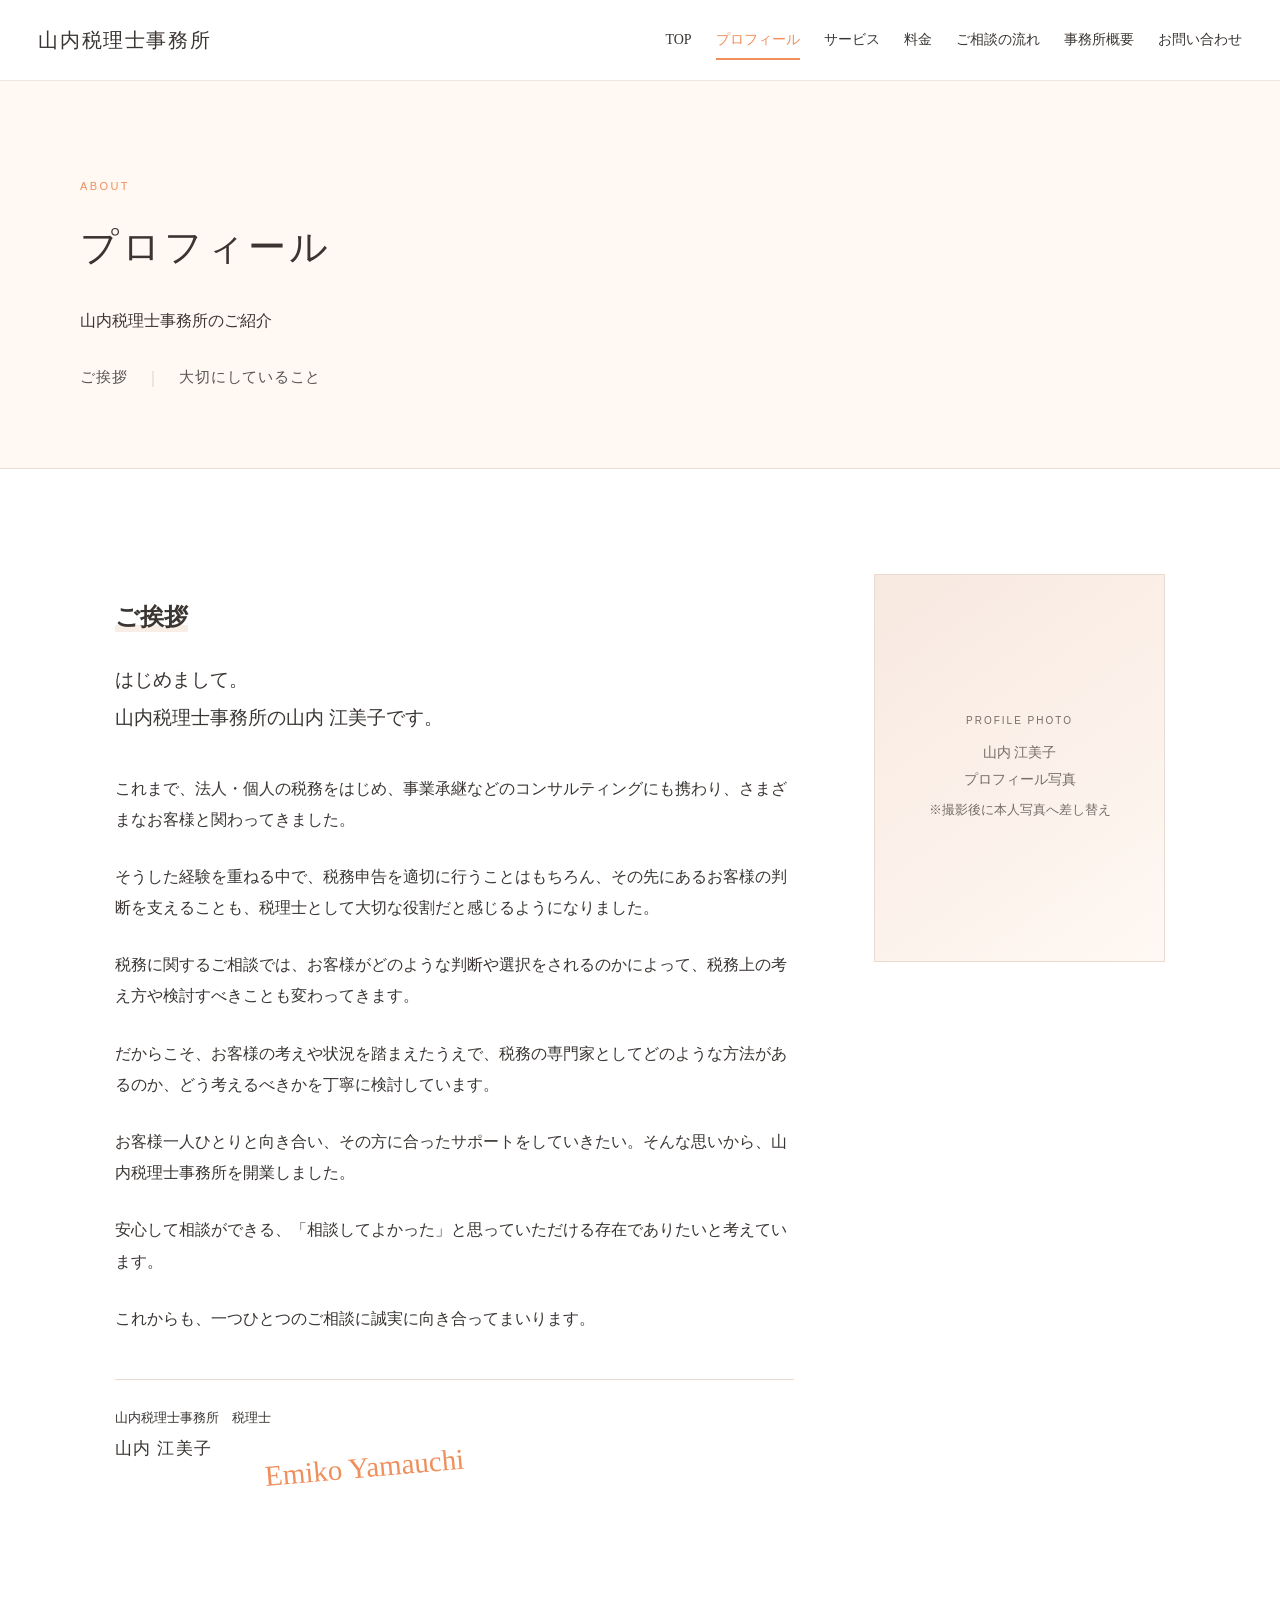
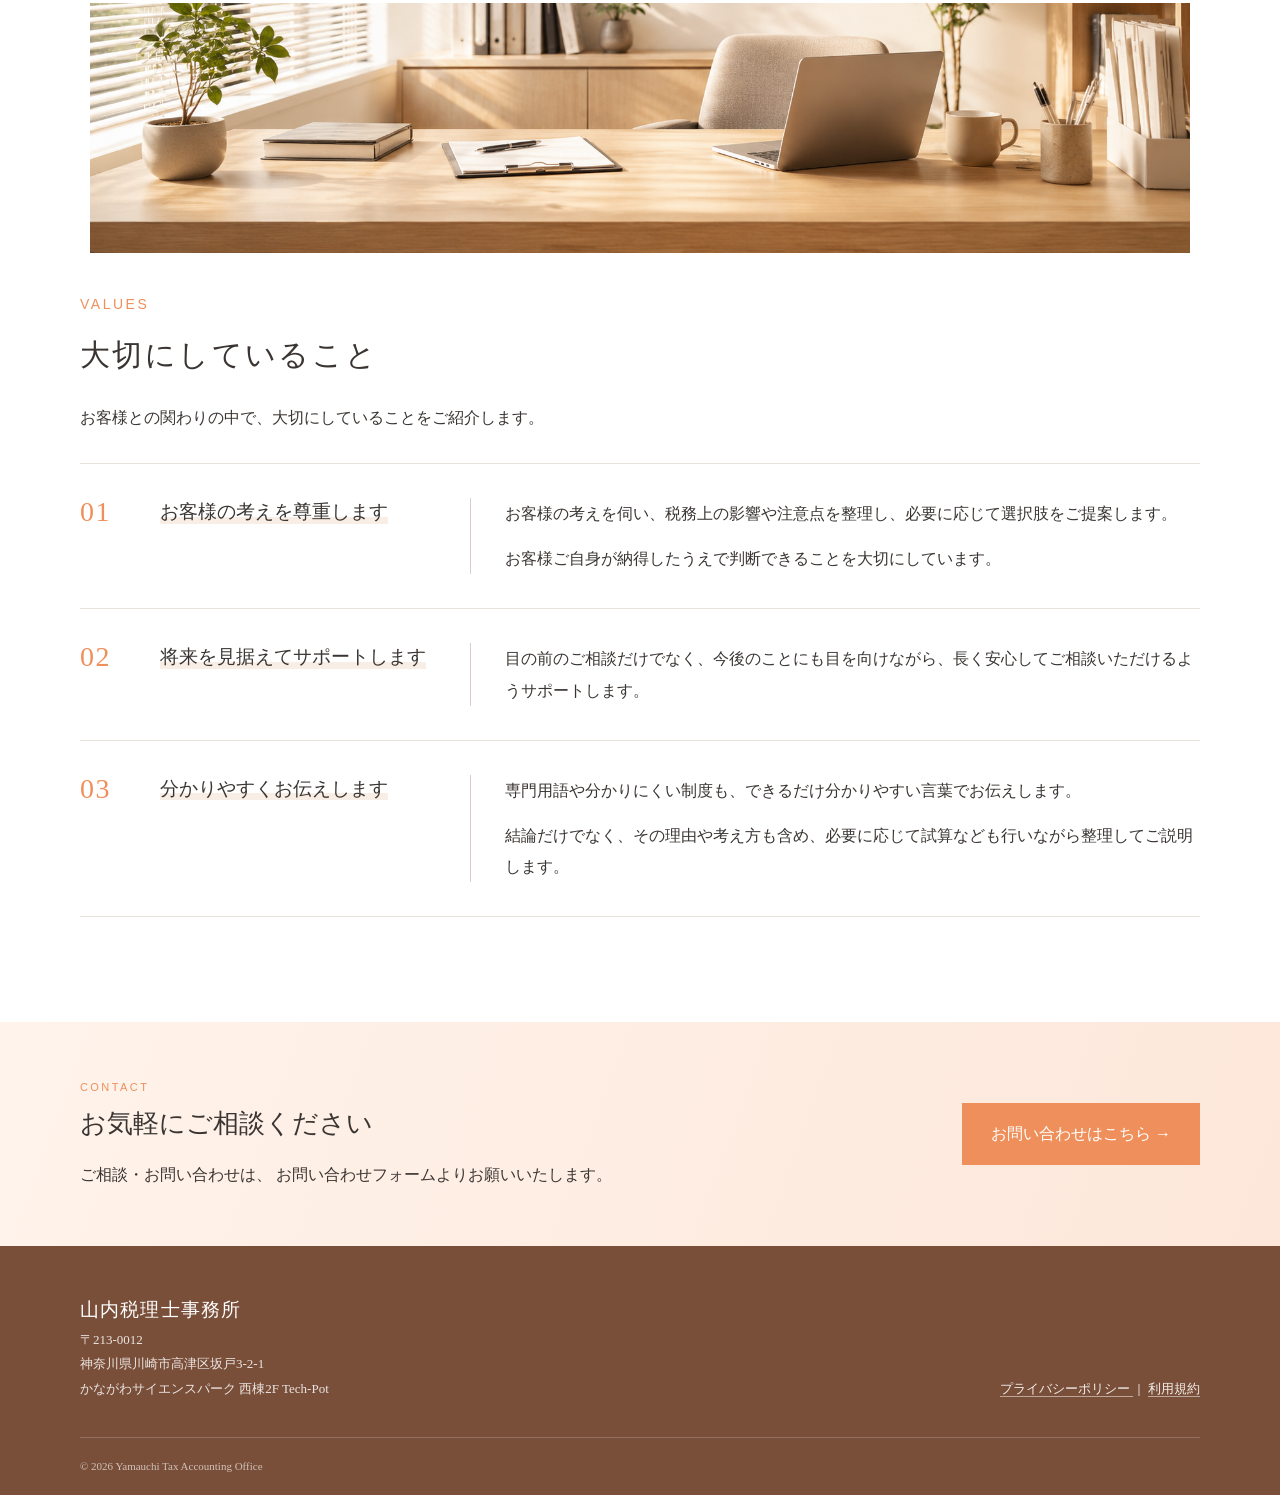
==== about.html @ 97e2439a "公開前HTML修正" ====
<!DOCTYPE html>
<html lang="ja">

<head>
  <meta charset="UTF-8">
  <meta name="viewport" content="width=device-width, initial-scale=1.0">

  <meta name="description"
    content="山内税理士事務所のプロフィールと、仕事に対する考え方をご紹介します。">

  <title>プロフィール｜山内税理士事務所</title>

<link rel="icon" type="image/png" href="images/favicon.png">

  <link rel="stylesheet" href="style.css">
<style>
  /* V7 TEMP：最終調整後にstyle.cssへ統合 */

 .v6-about-divider-photo {
  width: min(90%, 1100px);
  height: 250px;
  margin: -30px auto 0;
  overflow: hidden;
}

.v6-about-divider-photo img {
  width: 100%;
  height: 100%;
  object-fit: cover;
  object-position: center bottom !important;
  display: block;
}
.v6-values-section {
  padding-top: 38px;
}

.v6-values-heading {
  margin-bottom: 0;
}

.v6-values-heading .section-label {
  margin-bottom: 8px;
  font-size: 14px;
  letter-spacing: 0.18em;
}

.v6-values-heading h2 {
  margin-bottom: 0;
  font-size: 30px;
}

  .v6-values-list {
    margin-top: 30px;
  }

  .v6-value-row {
    display: grid;
    grid-template-columns: 80px 310px 1fr;
    align-items: start;
    padding: 34px 0;
    border-bottom: 1px solid #e8e2dc;
  }

  .v6-value-row:first-child {
    border-top: 1px solid #e8e2dc;
  }

  .v6-value-number {
  font-size: 28px;
  font-weight: 400;
  color: var(--main-color);
  letter-spacing: 0.05em;
  line-height: 1;
}

.v6-value-title {
  margin: 0;
  padding-right: 30px;
  font-size: 19px;
  font-weight: 500;
  line-height: 1.45;
  position: relative;
  z-index: 1;
  width: fit-content;
}

.v6-value-title::after {
  content: "";
  position: absolute;
  left: 0;
  right: 30px;
  bottom: 2px;
  height: 7px;
  background: rgba(216, 161, 111, 0.18);
  z-index: -1;
}

/* V7 ご挨拶 見出しマーカー */
.about-page-content h2 {
  position: relative;
  z-index: 1;
  width: fit-content;
}

.about-page-content h2::after {
  content: "";
  position: absolute;
  left: 0;
  right: 0;
  bottom: 9px;
  height: 7px;
  background: rgba(216, 161, 111, 0.18);
  z-index: -1;
}
  .v6-value-body {
    padding-left: 34px;
    border-left: 1px solid #d8d0c8;
  }

  .v6-value-body p {
    margin: 0 0 14px;
    line-height: 1.95;
  }

  .v6-value-body p:last-child {
    margin-bottom: 0;
  }

/* V7 スマホ 大切にしていること */
@media (max-width: 850px) {

  .v6-value-row {
    grid-template-columns: 48px 1fr;
    column-gap: 12px;
    row-gap: 22px;
    padding: 30px 0;
  }

  .v6-value-number {
    grid-column: 1;
    grid-row: 1;
    font-size: 26px;
    line-height: 1;
  }

  .v6-value-title {
    grid-column: 2;
    grid-row: 1;
    padding-right: 0;
    font-size: 19px;
    line-height: 1.4;
    font-weight: 600;
  }

.v6-value-title::after {
  right: 0;
}

  .v6-value-body {
    grid-column: 1 / -1;
    grid-row: 2;
    padding-left: 0;
    border-left: none;
  }

  .v6-value-body p {
    font-size: 15px;
    line-height: 1.9;
    margin-bottom: 12px;
  }

}
</style>
</head>


<body>

  <!-- ヘッダー -->
  <header class="header">

    <div class="header-inner">

      <a class="office-name" href="index.html">
        山内税理士事務所
      </a>

      <nav class="nav">

        <a href="index.html">
          TOP
        </a>

        <a class="current" href="about.html">
          プロフィール
        </a>

        <a href="service.html">
          サービス
        </a>

        <a href="price.html">
          料金
        </a>

        <a href="flow.html">
          ご相談の流れ
        </a>

        <a href="office.html">
          事務所概要
        </a>

        <a class="nav-contact" href="contact.html">
          お問い合わせ
        </a>

      </nav>

    </div>

  </header>


  <main>


    <!-- ページタイトル -->
    <section class="page-hero">

      <div class="container">

        <p class="section-label">
          ABOUT
        </p>

        <h1>
          プロフィール
        </h1>

        <p class="page-lead">
          山内税理士事務所のご紹介
        </p>

<div class="v6-about-nav">
  <a href="#greeting">ご挨拶</a>
  <span>｜</span>
  <a href="#values">大切にしていること</a>
</div>

      </div>

    </section>



    <!-- プロフィール本文 -->
    <section class="section" id="greeting">

      <div class="container about-page-layout">


        <!-- 左側：文章 -->
        <div class="about-page-content">

          <h2>ご挨拶</h2>

          <p class="about-page-introduction">
            はじめまして。<br>
            山内税理士事務所の山内 江美子です。
          </p>

          <p>
            これまで、法人・個人の税務をはじめ、事業承継などのコンサルティングにも携わり、さまざまなお客様と関わってきました。
          </p>

          <p>
            そうした経験を重ねる中で、税務申告を適切に行うことはもちろん、その先にあるお客様の判断を支えることも、税理士として大切な役割だと感じるようになりました。
          </p>

          <p>
            税務に関するご相談では、お客様がどのような判断や選択をされるのかによって、税務上の考え方や検討すべきことも変わってきます。
          </p>

          <p>
            だからこそ、お客様の考えや状況を踏まえたうえで、税務の専門家としてどのような方法があるのか、どう考えるべきかを丁寧に検討しています。
          </p>

          <p>
            お客様一人ひとりと向き合い、その方に合ったサポートをしていきたい。そんな思いから、山内税理士事務所を開業しました。
          </p>

          <p>
            安心して相談ができる、「相談してよかった」と思っていただける存在でありたいと考えています。
          </p>

          <p>
            これからも、一つひとつのご相談に誠実に向き合ってまいります。
          </p>

          <div class="about-signature">
            <p class="signature-office">
              山内税理士事務所　税理士
            </p>
            <p class="signature-name">
              山内 江美子
            </p>
            <p class="signature-handwritten">
              Emiko Yamauchi
            </p>
          </div>

        </div>


        <!-- 右側：本人写真 -->
        <div class="about-photo-area">

          <div class="profile-photo-placeholder">

            <div>

              <span>
                PROFILE PHOTO
              </span>

              <p>
                山内 江美子<br>
                プロフィール写真
              </p>

              <small>
                ※撮影後に本人写真へ差し替え
              </small>

            </div>

          </div>

        </div>


      </div>

    </section>

　　<!-- ご挨拶と大切にしていることの区切り -->
<div class="v6-about-divider-photo">
  <img
    src="images/about-values-office.png"
    alt="落ち着いたオフィスのイメージ">
</div>


    <!-- 大切にしていること -->
<section class="section about-values-section v6-values-section" id="values">

  <div class="container">

    <div class="section-title v6-values-heading">
  <p class="section-label">VALUES</p>
  <h2>大切にしていること</h2>

  <p class="v7-values-lead">
    お客様との関わりの中で、大切にしていることをご紹介します。
  </p>
</div>

<div class="v6-values-list">

  <article class="v6-value-row">

    <div class="v6-value-number">01</div>

    <h3 class="v6-value-title">
      お客様の考えを尊重します
    </h3>

    <div class="v6-value-body">

      <p>
        お客様の考えを伺い、税務上の影響や注意点を整理し、必要に応じて選択肢をご提案します。
      </p>

      <p>
        お客様ご自身が納得したうえで判断できることを大切にしています。
      </p>

    </div>

  </article>


  <article class="v6-value-row">

    <div class="v6-value-number">02</div>

    <h3 class="v6-value-title">
      将来を見据えてサポートします
    </h3>

    <div class="v6-value-body">

      <p>
        目の前のご相談だけでなく、今後のことにも目を向けながら、長く安心してご相談いただけるようサポートします。
      </p>

    </div>

  </article>


  <article class="v6-value-row">

    <div class="v6-value-number">03</div>

    <h3 class="v6-value-title">
      分かりやすくお伝えします
    </h3>

    <div class="v6-value-body">

      <p>
        専門用語や分かりにくい制度も、できるだけ分かりやすい言葉でお伝えします。
      </p>

      <p>
        結論だけでなく、その理由や考え方も含め、必要に応じて試算なども行いながら整理してご説明します。
      </p>

    </div>

  </article>

</div>


    </div>

  </div>

</section>



    <!-- お問い合わせ -->
    <section class="home-contact">

      <div class="container home-contact-inner">

        <div>

          <p class="section-label">
            CONTACT
          </p>

          <h2>
            お気軽にご相談ください
          </h2>

          <p>
            ご相談・お問い合わせは、
            お問い合わせフォームよりお願いいたします。
          </p>

        </div>


        <a class="button" href="contact.html">
          お問い合わせはこちら →
        </a>

      </div>

    </section>


  </main>



  <!-- フッター -->
 <footer class="footer">

  <div class="container footer-main">

    <div class="footer-office">

      <p class="footer-office-name">
        山内税理士事務所
      </p>

      <p class="footer-address">
        〒213-0012<br>
        神奈川県川崎市高津区坂戸3-2-1<br>
        かながわサイエンスパーク 西棟2F Tech-Pot
      </p>

    </div>

   <div class="footer-policy">

  <a href="privacy.html">
    プライバシーポリシー
  </a>

  <span>｜</span>

  <a href="terms.html">
    利用規約
  </a>

</div>

  </div>


  <div class="container footer-bottom">

    <p>
      © 2026 Yamauchi Tax Accounting Office
    </p>

  </div>

</footer>


</body>

</html>
---- style.css ----
/* =========================================
   山内税理士事務所
   V2 共通デザイン
========================================= */


/* -----------------------------------------
   サイト全体の色
   後からここを変更すると全体の色を変えやすい
----------------------------------------- */

:root {

  --main-color: #4f665f;

  --main-dark: #354a44;

  --main-light: #e9eeeb;

  --background: #ffffff;

  --sub-background: #f6f6f3;

  --text-color: #333333;

  --sub-text-color: #6f7673;

  --border-color: #d9dfdc;

  --white: #ffffff;

  --content-width: 1120px;

}



/* -----------------------------------------
   基本設定
----------------------------------------- */

* {
  box-sizing: border-box;
}


html {
  scroll-behavior: smooth;
}


body {

  margin: 0;

  color: var(--text-color);

  background: var(--background);

  font-family:
    "Yu Mincho",
    "Hiragino Mincho ProN",
    "YuMincho",
    serif;

  line-height: 1.95;

}


a {
  color: inherit;
  text-decoration: none;
}


img {
  max-width: 100%;
}


p {
  margin-top: 0;
}


.container {

  width: min(90%, var(--content-width));

  margin: 0 auto;

}



/* -----------------------------------------
   ヘッダー
----------------------------------------- */

.header {

  position: relative;

  z-index: 10;

  background: rgba(255, 255, 255, 0.98);

  border-bottom: 1px solid var(--border-color);

}


.header-inner {

  width: min(94%, 1220px);

  min-height: 80px;

  margin: 0 auto;

  display: flex;

  align-items: center;

  justify-content: space-between;

  gap: 30px;

}


.office-name {

  font-size: 20px;

  letter-spacing: 0.08em;

  white-space: nowrap;

}


.nav {

  display: flex;

  align-items: center;

  justify-content: flex-end;

  flex-wrap: wrap;

  gap: 24px;

  font-size: 14px;

}


.nav a {

  transition: 0.2s;

}


.nav a:hover {

  color: var(--main-color);

}


.nav-contact {

  padding: 9px 17px;

  color: var(--white);

  background: var(--main-color);

}


.nav-contact:hover {

  color: var(--white) !important;

  background: var(--main-dark);

}



/* -----------------------------------------
   TOP
----------------------------------------- */

.hero {

  position: relative;

  min-height: 590px;

  display: flex;

  align-items: center;

  overflow: hidden;

  background:
    linear-gradient(
      135deg,
      #f8f8f5 0%,
      #eef2ef 100%
    );

}


.hero-decoration {

  position: absolute;

  width: 520px;

  height: 520px;

  right: -150px;

  top: -150px;

  border-radius: 50%;

  border: 1px solid rgba(79, 102, 95, 0.15);

}


.hero-decoration::after {

  content: "";

  position: absolute;

  width: 380px;

  height: 380px;

  left: 70px;

  top: 70px;

  border-radius: 50%;

  border: 1px solid rgba(79, 102, 95, 0.12);

}


.hero-inner {

  position: relative;

  z-index: 2;

  padding-top: 80px;

  padding-bottom: 80px;

}


.hero-label,
.section-label,
.guide-label {

  margin-bottom: 13px;

  color: var(--main-color);

  font-family: Arial, sans-serif;

  font-size: 11px;

  letter-spacing: 0.22em;

}


.hero h1 {

  max-width: 850px;

  margin: 0 0 28px;

  font-size: clamp(32px, 5vw, 49px);

  font-weight: 500;

  line-height: 1.55;

  letter-spacing: 0.06em;

}


.hero-text {

  margin-bottom: 38px;

  font-size: 17px;

  letter-spacing: 0.03em;

}



/* -----------------------------------------
   ボタン
----------------------------------------- */

.button {

  display: inline-block;

  min-width: 215px;

  padding: 14px 28px;

  text-align: center;

  color: var(--white);

  background: var(--main-color);

  border: 1px solid var(--main-color);

  transition: 0.2s;

}


.button:hover {

  color: var(--main-color);

  background: transparent;

}



/* -----------------------------------------
   セクション共通
----------------------------------------- */

.section {

  padding: 105px 0;

}


.section-title {

  margin-bottom: 55px;

}


.section-title h2 {

  margin: 0;

  font-size: 30px;

  font-weight: 500;

  letter-spacing: 0.08em;

}



/* -----------------------------------------
   プロフィール
----------------------------------------- */

.profile-section {

  background: var(--background);

}


.profile-layout {

  display: grid;

  grid-template-columns: minmax(0, 1.5fr) minmax(280px, 0.75fr);

  gap: 75px;

  align-items: start;

}


.profile-content {

  max-width: 730px;

}


.profile-content p {

  margin-bottom: 26px;

}


.profile-introduction {

  margin-bottom: 35px !important;

  font-size: 19px;

  line-height: 2;

}


.profile-photo-area {

  position: sticky;

  top: 110px;

}


.profile-photo-placeholder {

  aspect-ratio: 3 / 4;

  width: 100%;

  display: flex;

  align-items: center;

  justify-content: center;

  text-align: center;

  color: var(--sub-text-color);

  background:
    linear-gradient(
      145deg,
      #eef1ef,
      #e2e7e4
    );

  border: 1px solid var(--border-color);

}


.profile-photo-placeholder span {

  display: block;

  margin-bottom: 8px;

  font-family: Arial, sans-serif;

  font-size: 10px;

  letter-spacing: 0.2em;

}


.profile-photo-placeholder p {

  margin: 0;

  font-size: 14px;

}



/* -----------------------------------------
   各ページへの入口
----------------------------------------- */

.guide-section {

  background: var(--sub-background);

}


.guide-grid {

  display: grid;

  grid-template-columns: repeat(2, 1fr);

  gap: 24px;

}


.guide-card {

  min-height: 250px;

  padding: 38px;

  position: relative;

  background: var(--white);

  border: 1px solid var(--border-color);

  transition: 0.25s;

}


.guide-card:hover {

  transform: translateY(-3px);

  box-shadow: 0 10px 25px rgba(50, 65, 60, 0.08);

}


.guide-card h3 {

  margin: 0 0 18px;

  font-size: 22px;

  font-weight: 500;

  letter-spacing: 0.05em;

}


.guide-card p {

  max-width: 430px;

}


.guide-link {

  position: absolute;

  left: 38px;

  bottom: 30px;

  color: var(--main-color);

  font-size: 14px;

}



/* -----------------------------------------
   お問い合わせ
----------------------------------------- */

.contact-banner {

  padding: 85px 0;

  color: var(--white);

  background: var(--main-dark);

}


.contact-banner-inner {

  display: flex;

  justify-content: space-between;

  align-items: center;

  gap: 50px;

}


.contact-label {

  color: #d7e0dc;

}


.contact-banner h2 {

  margin: 0 0 15px;

  font-size: 28px;

  font-weight: 500;

  letter-spacing: 0.06em;

}


.contact-banner p {

  margin-bottom: 0;

}


.button-light {

  color: var(--main-dark);

  background: var(--white);

  border-color: var(--white);

}


.button-light:hover {

  color: var(--white);

  background: transparent;

}



/* -----------------------------------------
   フッター
----------------------------------------- */

.footer {

  padding: 38px 0;

  color: #d7ddda;

  background: #293a35;

  font-size: 12px;

}


.footer-inner {

  display: flex;

  align-items: center;

  justify-content: space-between;

  gap: 30px;

}


.footer p {

  margin: 0;

}


.footer-office-name {

  font-size: 14px;

  letter-spacing: 0.08em;

}



/* -----------------------------------------
   PC / スマホ表示
----------------------------------------- */

.mobile-only {

  display: none;

}



/* -----------------------------------------
   スマホ対応
----------------------------------------- */

@media (max-width: 850px) {


  .header-inner {

    padding: 17px 0;

    display: block;

  }


  .office-name {

    display: block;

    margin-bottom: 13px;

  }


  .nav {

    justify-content: flex-start;

    gap: 9px 17px;

    font-size: 12px;

  }


  .nav-contact {

    padding: 5px 10px;

  }



  .hero {

    min-height: 480px;

  }


  .hero-decoration {

    width: 380px;

    height: 380px;

    right: -180px;

  }


  .hero-inner {

    padding-top: 65px;

    padding-bottom: 65px;

  }



  .section {

    padding: 75px 0;

  }


  .section-title {

    margin-bottom: 38px;

  }


  .section-title h2 {

    font-size: 26px;

  }



  .profile-layout {

    grid-template-columns: 1fr;

    gap: 45px;

  }


  .profile-photo-area {

    position: static;

    max-width: 360px;

    margin: 0 auto;

    order: -1;

  }



  .guide-grid {

    grid-template-columns: 1fr;

  }



  .contact-banner-inner {

    display: block;

  }


  .contact-banner .button {

    margin-top: 30px;

  }



  .footer-inner {

    display: block;

  }


  .footer-office-name {

    margin-bottom: 8px !important;

  }


  .pc-only {

    display: none;

  }


  .mobile-only {

    display: block;

  }

}

/* =========================================
   下層ページ共通
========================================= */

.page-hero {
  padding: 95px 0 75px;
  background: var(--sub-background);
}

.page-hero h1 {
  margin: 0 0 20px;
  font-size: 38px;
  font-weight: 500;
  letter-spacing: 0.08em;
}

.page-lead {
  max-width: 760px;
  margin-bottom: 0;
  font-size: 16px;
}


/* =========================================
   サービスページ
========================================= */

.service-detail-grid {
  display: grid;
  grid-template-columns: repeat(2, 1fr);
  gap: 28px;
}

.service-detail-card {
  padding: 40px;
  background: var(--white);
  border: 1px solid var(--border-color);
}

.service-number {
  margin-bottom: 15px;
  color: var(--main-color);
  font-family: Arial, sans-serif;
  font-size: 12px;
  letter-spacing: 0.2em;
}

.service-detail-card h2 {
  margin: 0 0 20px;
  font-size: 22px;
  font-weight: 500;
  line-height: 1.6;
  letter-spacing: 0.05em;
}

.service-image-section {
  padding: 0 0 105px;
}

.service-image-placeholder {
  min-height: 300px;
  display: flex;
  align-items: center;
  justify-content: center;
  text-align: center;
  color: var(--sub-text-color);
  background:
    linear-gradient(
      145deg,
      #eef1ef,
      #e2e7e4
    );
  border: 1px solid var(--border-color);
}

.service-image-placeholder span {
  display: block;
  margin-bottom: 10px;
  font-family: Arial, sans-serif;
  font-size: 10px;
  letter-spacing: 0.2em;
}

.service-image-placeholder p {
  margin: 0;
  font-size: 14px;
}


@media (max-width: 850px) {

  .page-hero {
    padding: 65px 0 55px;
  }

  .page-hero h1 {
    font-size: 30px;
  }

  .service-detail-grid {
    grid-template-columns: 1fr;
  }

  .service-detail-card {
    padding: 30px;
  }

  .service-image-section {
    padding-bottom: 75px;
  }

}
/* =========================================
   サービスページ メイン画像
========================================= */

.service-main-image {
  width: 100%;
  height: 360px;
  margin-bottom: 60px;
  overflow: hidden;
}

.service-main-image img {
  width: 100%;
  height: 100%;
  display: block;
  object-fit: cover;
}

@media (max-width: 850px) {

  .service-main-image {
    height: 230px;
    margin-bottom: 40px;
  }

}
/* =========================================
   料金ページ
========================================= */

.price-introduction {
  max-width: 800px;
  margin-bottom: 65px;
}

.price-category {
  margin-bottom: 90px;
}

.price-category-label,
.price-card-label,
.price-plan-number {
  margin-bottom: 10px;
  color: var(--main-color);
  font-family: Arial, sans-serif;
  font-size: 10px;
  letter-spacing: 0.2em;
}

.price-category > h2,
.price-extra > h2 {
  margin: 0 0 40px;
  font-size: 27px;
  font-weight: 500;
  letter-spacing: 0.05em;
}

.price-plan {
  margin-bottom: 65px;
  padding: 38px;
  background: var(--sub-background);
  border: 1px solid var(--border-color);
}

.price-plan-heading {
  margin-bottom: 30px;
  display: flex;
  justify-content: space-between;
  align-items: flex-end;
  gap: 35px;
}

.price-plan-heading h3 {
  margin: 0;
  font-size: 22px;
  font-weight: 500;
}

.price-plan-heading > p {
  margin-bottom: 0;
  color: var(--sub-text-color);
}

.table-wrap {
  width: 100%;
  overflow-x: auto;
}

.price-table {
  width: 100%;
  border-collapse: collapse;
  background: var(--white);
}

.price-table th,
.price-table td {
  padding: 16px 18px;
  border: 1px solid var(--border-color);
  text-align: left;
  white-space: nowrap;
}

.price-table th {
  background: #edf1ef;
  font-weight: 500;
}

.note {
  margin-top: 14px;
  margin-bottom: 0;
  color: var(--sub-text-color);
  font-size: 13px;
}

.price-other-grid {
  margin-bottom: 75px;
  display: grid;
  grid-template-columns: repeat(2, 1fr);
  gap: 28px;
}

.price-other-card {
  padding: 38px;
  border: 1px solid var(--border-color);
}

.price-other-card h2 {
  margin: 0 0 20px;
  font-size: 22px;
  font-weight: 500;
}

.price-extra {
  padding: 38px;
  background: var(--sub-background);
  border: 1px solid var(--border-color);
}

.price-extra-list {
  margin: 0 0 22px;
  padding-left: 22px;
}

.price-extra-list li {
  margin-bottom: 8px;
}


@media (max-width: 850px) {

  .price-plan {
    padding: 25px 20px;
  }

  .price-plan-heading {
    display: block;
  }

  .price-plan-heading > p {
    margin-top: 15px;
  }

  .price-other-grid {
    grid-template-columns: 1fr;
  }

  .price-category > h2,
  .price-extra > h2 {
    font-size: 24px;
  }

}
/* =========================================
   料金ページ メイン画像
========================================= */

.price-main-image {
  width: 100%;
  height: 360px;
  margin-bottom: 55px;
  overflow: hidden;
}

.price-main-image img {
  width: 100%;
  height: 100%;
  display: block;
  object-fit: cover;
}

@media (max-width: 850px) {

  .price-main-image {
    height: 230px;
    margin-bottom: 40px;
  }

}
/* =========================================
   ご相談の流れページ
========================================= */

.flow-page {
  max-width: 900px;
}

.flow-step {
  position: relative;
  display: grid;
  grid-template-columns: 100px 1fr;
  gap: 35px;
  padding: 0 0 65px;
}

.flow-step:not(:last-child)::after {
  content: "";
  position: absolute;
  left: 39px;
  top: 68px;
  bottom: 12px;
  width: 1px;
  background: var(--border-color);
}

.flow-step-number {
  width: 80px;
  height: 80px;
  display: flex;
  align-items: center;
  justify-content: center;
  color: var(--white);
  background: var(--main-color);
  font-family: Arial, sans-serif;
  font-size: 16px;
  letter-spacing: 0.1em;
}

.flow-step-content {
  padding-top: 5px;
}

.flow-step-content h2 {
  margin: 0 0 15px;
  font-size: 22px;
  font-weight: 500;
  letter-spacing: 0.05em;
}

.flow-step-content p {
  margin-bottom: 0;
}


@media (max-width: 850px) {

  .flow-step {
    grid-template-columns: 65px 1fr;
    gap: 20px;
    padding-bottom: 50px;
  }

  .flow-step-number {
    width: 58px;
    height: 58px;
    font-size: 13px;
  }

  .flow-step:not(:last-child)::after {
    left: 28px;
    top: 58px;
  }

  .flow-step-content h2 {
    font-size: 20px;
  }

}
/* =========================================
   事務所概要ページ
========================================= */

.office-page-layout {
  display: grid;
  grid-template-columns: 1.35fr 0.65fr;
  gap: 80px;
  align-items: start;
  margin-bottom: 65px;
}

.office-detail-list {
  margin: 0;
}

.office-detail-list > div {
  display: grid;
  grid-template-columns: 140px 1fr;
  gap: 25px;
  padding: 20px 0;
  border-bottom: 1px solid var(--border-color);
}

.office-detail-list dt {
  font-weight: 500;
}

.office-detail-list dd {
  margin: 0;
}

.office-access {
  padding: 32px;
  background: var(--sub-background);
  border-top: 3px solid var(--main-color);
}

.office-access-label {
  margin-bottom: 8px;
  color: var(--main-color);
  font-family: Arial, sans-serif;
  font-size: 10px;
  letter-spacing: 0.2em;
}

.office-access h2 {
  margin: 0 0 18px;
  font-size: 23px;
  font-weight: 500;
}

.map-wrap {
  width: 100%;
  overflow: hidden;
  border: 1px solid var(--border-color);
}

.map-wrap iframe {
  display: block;
  width: 100%;
}


@media (max-width: 850px) {

  .office-page-layout {
    grid-template-columns: 1fr;
    gap: 40px;
    margin-bottom: 45px;
  }

  .office-detail-list > div {
    grid-template-columns: 1fr;
    gap: 5px;
  }

  .map-wrap iframe {
    height: 340px;
  }

}
/* =========================================
   事務所概要ページ 追加調整
========================================= */

.access-block {
  margin-top: 28px;
}

.access-block:first-of-type {
  margin-top: 0;
}

.access-block h3 {
  margin: 0 0 12px;
  font-size: 17px;
  font-weight: 500;
}

.access-list {
  margin: 16px 0;
  padding-left: 22px;
}

.access-list li {
  margin-bottom: 8px;
}

.access-note {
  margin-top: 18px;
  padding: 12px 15px;
  color: var(--main-dark);
  background: var(--main-light);
  font-size: 13px;
}

.access-building {
  padding-top: 22px;
  border-top: 1px solid var(--border-color);
}

.map-heading {
  margin-bottom: 25px;
}

.map-heading h2 {
  margin: 0;
  font-size: 25px;
  font-weight: 500;
  letter-spacing: 0.05em;
}
/* =========================================
   事務所概要ページ 縦型レイアウト
========================================= */

.office-single-layout {
  max-width: 980px;
}

.office-access-section {
  margin-top: 90px;
}

.office-access-section > h2,
.map-section > h2 {
  margin: 0 0 35px;
  font-size: 27px;
  font-weight: 500;
  letter-spacing: 0.05em;
}

.access-card-grid {
  display: grid;
  grid-template-columns: repeat(3, 1fr);
  gap: 22px;
}

.access-card {
  min-height: 270px;
  padding: 30px;
  background: var(--sub-background);
  border-top: 3px solid var(--main-color);
}

.access-card-label {
  margin-bottom: 10px;
  color: var(--main-color);
  font-family: Arial, sans-serif;
  font-size: 10px;
  letter-spacing: 0.18em;
}

.access-card h3,
.building-guide h3 {
  margin: 0 0 16px;
  font-size: 18px;
  font-weight: 500;
  line-height: 1.6;
}

.access-card-point {
  margin-top: 20px;
  color: var(--main-dark);
  font-weight: 500;
}

.access-note {
  margin-top: 18px;
  padding: 11px 13px;
  color: var(--main-dark);
  background: var(--main-light);
  font-size: 13px;
}

.building-guide {
  margin-top: 28px;
  padding: 28px 30px;
  border: 1px solid var(--border-color);
}

.map-section {
  margin-top: 90px;
}

.map-wrap {
  width: 100%;
  overflow: hidden;
  border: 1px solid var(--border-color);
}

.map-wrap iframe {
  display: block;
  width: 100%;
}


@media (max-width: 850px) {

  .office-access-section,
  .map-section {
    margin-top: 65px;
  }

  .access-card-grid {
    grid-template-columns: 1fr;
  }

  .access-card {
    min-height: auto;
  }

  .map-wrap iframe {
    height: 340px;
  }

}
/* =========================================
   お問い合わせページ
========================================= */

.contact-page {
  max-width: 850px;
}

.contact-message {
  margin-bottom: 55px;
}

.contact-message h2 {
  margin: 0 0 20px;
  font-size: 27px;
  font-weight: 500;
  letter-spacing: 0.05em;
}

.contact-form-area {
  padding: 45px;
  background: var(--sub-background);
  border-top: 3px solid var(--main-color);
}

.contact-form-label {
  margin-bottom: 8px;
  color: var(--main-color);
  font-family: Arial, sans-serif;
  font-size: 10px;
  letter-spacing: 0.2em;
}

.contact-form-area h3 {
  margin: 0 0 20px;
  font-size: 23px;
  font-weight: 500;
}

.contact-form-button {
  margin-top: 20px;
}

.contact-caution {
  margin-top: 25px;
  margin-bottom: 0;
  color: var(--sub-text-color);
  font-size: 13px;
}

.contact-after {
  margin-top: 55px;
  padding-top: 35px;
  border-top: 1px solid var(--border-color);
}

.contact-after h3 {
  margin: 0 0 15px;
  font-size: 20px;
  font-weight: 500;
}

.text-link {
  display: inline-block;
  margin-top: 10px;
  color: var(--main-color);
}


@media (max-width: 850px) {

  .contact-form-area {
    padding: 30px 22px;
  }

  .contact-message h2 {
    font-size: 24px;
  }

}
/* =========================================
   TOP 最終イメージ用
========================================= */

:root {
  --main-color: #ef8f5b;
  --main-dark: #b76843;
  --main-light: #fce7da;

  --background: #ffffff;
  --sub-background: #fff8f3;

  --text-color: #3a3532;
  --sub-text-color: #766d68;

  --border-color: #eadbd2;
  --white: #ffffff;
}


/* -----------------------------------------
   TOP メイン
----------------------------------------- */

.home-hero {
  min-height: 560px;

  display: grid;
  grid-template-columns: 0.8fr 1.2fr;

  background:
    linear-gradient(
      110deg,
      #fff9f5 0%,
      #fff3eb 100%
    );
}

.home-hero-message {
  padding: 95px 40px 95px max(5vw, 50px);

  display: flex;
  flex-direction: column;
  justify-content: center;
}

.home-hero-message h1 {
  margin: 0 0 28px;

  font-size: clamp(36px, 4.3vw, 53px);

  font-weight: 500;

  line-height: 1.55;

  letter-spacing: 0.04em;
}

.home-hero-text {
  margin-bottom: 36px;

  font-size: 17px;

  line-height: 2;
}

.home-hero-image-area {
  min-height: 560px;

  overflow: hidden;
}

.home-hero-image {
  width: 100%;
  height: 100%;

  display: block;

  object-fit: cover;
  object-position: center;
}


/* -----------------------------------------
   About
----------------------------------------- */

.home-about {
  background: #fffaf7;
}

.home-about-grid {
  display: grid;

  grid-template-columns:
    minmax(0, 1.25fr)
    minmax(280px, 0.75fr);

  gap: 80px;

  align-items: center;
}

.home-about-content h2 {
  margin: 0 0 35px;

  font-size: 30px;

  font-weight: 500;

  letter-spacing: 0.05em;
}

.home-about-content p {
  margin-bottom: 24px;
}

.home-about-introduction {
  font-size: 18px;
  line-height: 2;
}

.home-profile-photo {
  max-width: 390px;

  margin-left: auto;
}

.home-profile-photo .profile-photo-placeholder {
  width: 100%;

  aspect-ratio: 3 / 4;

  display: flex;

  align-items: center;
  justify-content: center;

  text-align: center;

  background:
    linear-gradient(
      145deg,
      #f8e9e0,
      #fff8f3
    );

  border: 1px solid var(--border-color);
}


/* -----------------------------------------
   仮署名
----------------------------------------- */

.profile-signature {
  position: relative;

  margin: 35px 0 30px;
}

.signature-office {
  margin-bottom: 2px !important;

  font-size: 13px;
}

.signature-name {
  margin-bottom: 0 !important;

  font-size: 17px;

  font-weight: 500;

  letter-spacing: 0.08em;
}

.signature-handwritten {
  display: inline-block;

  margin: -8px 0 0 150px !important;

  color: var(--main-color);

  font-family:
    "Segoe Script",
    "Brush Script MT",
    cursive;

  font-size: 29px;

  line-height: 1.2;

  transform: rotate(-5deg);

  transform-origin: left center;
}


/* -----------------------------------------
   枠線ボタン
----------------------------------------- */

.outline-button {
  display: inline-block;

  margin-top: 8px;

  padding: 12px 27px;

  color: var(--main-color);

  border: 1px solid var(--main-color);

  transition: 0.2s;
}

.outline-button:hover {
  color: var(--white);

  background: var(--main-color);
}


/* -----------------------------------------
   サービス
----------------------------------------- */

.home-service {
  background: var(--white);
}

.home-section-title {
  margin-bottom: 45px;

  text-align: center;
}

.home-section-title h2 {
  margin: 0 0 12px;

  font-size: 30px;

  font-weight: 500;

  letter-spacing: 0.05em;
}

.home-service-grid {
  display: grid;

  grid-template-columns: repeat(3, 1fr);

  gap: 25px;
}

.home-service-card {
  min-height: 330px;

  padding: 35px 28px;

  text-align: center;

  background: var(--white);

  border: 1px solid var(--border-color);

  box-shadow:
    0 8px 25px rgba(90, 70, 60, 0.06);
}

.service-icon {
  width: 60px;
  height: 60px;

  margin: 0 auto 20px;

  display: flex;
  align-items: center;
  justify-content: center;

  color: var(--main-color);

  border: 1px solid var(--main-color);

  border-radius: 50%;

  font-size: 26px;
}

.home-service-card h3 {
  margin: 0 0 18px;

  font-size: 20px;

  font-weight: 500;
}

.home-service-card p {
  min-height: 100px;
}

.home-service-card a {
  color: var(--main-color);

  font-size: 14px;
}


/* -----------------------------------------
   料金
----------------------------------------- */

.home-price {
  background: var(--sub-background);
}

.home-price-layout {
  display: grid;

  grid-template-columns: 0.75fr 1.25fr;

  gap: 80px;

  align-items: center;
}

.home-price-content h2 {
  margin: 0 0 20px;

  font-size: 30px;

  font-weight: 500;
}

.home-price-summary {
  padding: 15px 35px 30px;

  background: var(--white);

  border-top: 3px solid var(--main-color);
}

.home-price-row {
  padding: 25px 0;

  display: flex;

  justify-content: space-between;

  gap: 30px;

  border-bottom: 1px solid var(--border-color);
}

.home-price-row strong {
  color: var(--main-dark);

  font-size: 20px;

  font-weight: 500;
}

.home-price-note {
  margin: 20px 0 0;

  color: var(--sub-text-color);

  font-size: 12px;
}


/* -----------------------------------------
   お問い合わせ
----------------------------------------- */

.home-contact {
  padding: 55px 0;

  background:
    linear-gradient(
      110deg,
      #fff8f3,
      #fde7da
    );
}

.home-contact-inner {
  display: flex;

  align-items: center;

  justify-content: space-between;

  gap: 50px;
}

.home-contact h2 {
  margin: 0 0 10px;

  font-size: 26px;

  font-weight: 500;
}

.home-contact p {
  margin-bottom: 0;
}


/* -----------------------------------------
   スマホ
----------------------------------------- */

@media (max-width: 850px) {

  .home-hero {
    grid-template-columns: 1fr;
  }

  .home-hero-message {
    padding:
      65px 7%
      55px;
  }

  .home-hero-image-area {
    min-height: 320px;
  }


  .home-about-grid {
    grid-template-columns: 1fr;

    gap: 45px;
  }

  .home-profile-photo {
    margin: 0 auto;
  }

  .signature-handwritten {
    margin-left: 80px !important;
  }


  .home-service-grid {
    grid-template-columns: 1fr;
  }

  .home-service-card p {
    min-height: auto;
  }


  .home-price-layout {
    grid-template-columns: 1fr;

    gap: 45px;
  }

  .home-price-row {
    display: block;
  }

  .home-price-row strong {
    display: block;

    margin-top: 8px;
  }


  .home-contact-inner {
    display: block;
  }

  .home-contact .button {
    margin-top: 25px;
  }

}
/* =========================================
   TOPキャッチコピー 改行修正
========================================= */

/* PC */
.home-hero {
  grid-template-columns: 1fr 1fr;
}

.home-hero-message {
  padding-left: max(4vw, 40px);
  padding-right: 30px;
}

.home-hero-message h1 {
  font-size: clamp(32px, 3.5vw, 48px);
  white-space: nowrap;
}


/* スマホ */
@media (max-width: 850px) {

  .home-hero-message h1 {
    white-space: normal;
  }

}
/* =========================================
   事務所についてページ
========================================= */

.about-page-layout {
  max-width: 1050px;

  display: grid;

  grid-template-columns:
    minmax(0, 1.4fr)
    minmax(280px, 0.6fr);

  gap: 80px;

  align-items: start;
}


.about-page-content {
  max-width: 720px;
}


.about-page-content p {
  margin-bottom: 26px;
}


.about-page-introduction {
  margin-bottom: 36px !important;

  font-size: 19px;

  line-height: 2;
}


.about-photo-area {
  position: static;
}


.about-photo-area .profile-photo-placeholder {
  width: 100%;

  aspect-ratio: 3 / 4;

  display: flex;

  align-items: center;

  justify-content: center;

  text-align: center;

  background:
    linear-gradient(
      145deg,
      #f8e9e0,
      #fff8f3
    );

  border: 1px solid var(--border-color);
}


/* 署名 */

.about-signature {
  margin-top: 45px;

  padding-top: 25px;

  border-top: 1px solid var(--border-color);
}


.about-signature .signature-handwritten {
  display: inline-block;

  margin:
    -8px 0
    0 150px !important;

  color: var(--main-color);

  font-family:
    "Segoe Script",
    "Brush Script MT",
    cursive;

  font-size: 29px;

  line-height: 1.2;

  transform: rotate(-5deg);

  transform-origin: left center;
}


/* スマホ */

@media (max-width: 850px) {

  .about-page-layout {
    grid-template-columns: 1fr;

    gap: 45px;
  }


  .about-photo-area {
    position: static;

    max-width: 340px;

    margin: 0 auto;

    order: -1;
  }


  .about-signature .signature-handwritten {
    margin-left: 70px !important;

    font-size: 24px;
  }

}
/* =========================================
   ご相談の流れ 写真付き版
========================================= */

.flow-photo-list {
  max-width: 980px;
}

.flow-photo-item {
  display: grid;
  grid-template-columns: minmax(300px, 0.9fr) minmax(0, 1.1fr);

  gap: 55px;

  align-items: center;

  padding: 0 0 65px;
  margin-bottom: 65px;

  border-bottom: 1px solid var(--border-color);
}

.flow-photo-item:last-child {
  margin-bottom: 0;
  border-bottom: none;
}

.flow-photo {
  width: 100%;
}

.flow-photo-placeholder {
  width: 100%;
  aspect-ratio: 4 / 3;

  display: flex;
  align-items: center;
  justify-content: center;

  text-align: center;

  color: var(--sub-text-color);

  background:
    linear-gradient(
      145deg,
      #f7e5da,
      #fff7f2
    );

  border: 1px solid var(--border-color);
}

.flow-photo-placeholder span {
  display: block;

  margin-bottom: 10px;

  color: var(--main-color);

  font-family: Arial, sans-serif;

  font-size: 10px;

  letter-spacing: 0.2em;
}

.flow-photo-placeholder p {
  margin: 0;

  font-size: 14px;

  line-height: 1.8;
}

.flow-photo-number {
  margin-bottom: 12px;

  color: var(--main-color);

  font-family: Arial, sans-serif;

  font-size: 13px;

  letter-spacing: 0.18em;
}

.flow-photo-content h2 {
  margin: 0 0 18px;

  font-size: 24px;

  font-weight: 500;

  letter-spacing: 0.05em;
}

.flow-photo-content p {
  margin-bottom: 15px;
}


/* スマホ */

@media (max-width: 850px) {

  .flow-photo-item {
    grid-template-columns: 1fr;

    gap: 28px;

    padding-bottom: 50px;
    margin-bottom: 50px;
  }

  .flow-photo-content h2 {
    font-size: 21px;
  }

}
/* =========================================
   V3 緑色の残りをオレンジ系へ統一
========================================= */

.header {
  border-bottom: 1px solid var(--border-color);
}

.page-hero {
  border-bottom: 1px solid var(--border-color);
}

.section-title,
.home-section-title {
  border-color: var(--border-color);
}

/* 見出し等のアクセントライン */
.section-label {
  color: var(--main-color);
}

.page-hero::after,
.section-title::after {
  background-color: var(--main-color);
}
/* =========================================
   V3 フッターをオレンジ系に統一
========================================= */

.footer {
  background: #7a4f3a !important;
  color: #ffffff;
}

.footer-office-name {
  color: #ffffff;
}
/* =========================================
   V3 フッター
========================================= */

.footer {
  padding: 0;

  color: #ffffff;

  background: #7a4f3a;
}


.footer-main {
  padding-top: 45px;
  padding-bottom: 35px;

  display: flex;

  align-items: flex-end;
  justify-content: space-between;

  gap: 50px;
}


.footer-office-name {
  margin: 0 0 15px;

  color: #ffffff;

  font-size: 19px;

  font-weight: 500;

  letter-spacing: 0.06em;
}


.footer-address {
  margin: 0;

  color: rgba(255, 255, 255, 0.85);

  font-size: 13px;

  line-height: 1.9;
}


.footer-policy a {
  color: rgba(255, 255, 255, 0.9);

  font-size: 13px;

  border-bottom:
    1px solid rgba(255, 255, 255, 0.5);
}


.footer-bottom {
  padding-top: 18px;
  padding-bottom: 18px;

  border-top:
    1px solid rgba(255, 255, 255, 0.18);
}


.footer-bottom p {
  margin: 0;

  color: rgba(255, 255, 255, 0.65);

  font-size: 11px;
}


/* スマホ */

@media (max-width: 850px) {

  .footer-main {
    display: block;

    padding-top: 35px;
    padding-bottom: 30px;
  }


  .footer-policy {
    margin-top: 25px;
  }

}
/* =========================================
   プライバシーポリシー
========================================= */

.privacy-content {
  max-width: 850px;
}


.privacy-content > p:first-child {
  margin-bottom: 50px;
}


.privacy-content h2 {
  margin:
    45px 0
    15px;

  padding-bottom: 10px;

  font-size: 20px;

  font-weight: 500;

  border-bottom:
    1px solid var(--border-color);
}


.privacy-content p {
  line-height: 2;
}


.privacy-content ul {
  margin:
    20px 0
    25px;

  padding-left: 1.5em;
}


.privacy-content li {
  margin-bottom: 8px;

  line-height: 1.8;
}


.privacy-office {
  margin-top: 55px;

  padding:
    25px 30px;

  background:
    var(--sub-background);
}


.privacy-office p {
  margin: 0 0 8px;
}


.privacy-office p:last-child {
  margin-bottom: 0;
}
/* アクセス「駅から徒歩 約15分」の文字色 */

.access-card-point {
  color: var(--text-color);
}

/* =========================================
   事務所概要 基本情報＋地図
========================================= */

.office-top-layout {
  display: grid;
  grid-template-columns: 1fr 1fr;
  gap: 45px;
  align-items: stretch;
}

.office-top-map {
  min-height: 420px;
  overflow: hidden;
  border: 1px solid var(--border-color);
}

.office-top-map iframe {
  width: 100%;
  height: 100%;
  display: block;
}

/* 駅徒歩の文字色は本文色 */
.access-card-point {
  color: var(--text-color);
}

@media (max-width: 850px) {

  .office-top-layout {
    grid-template-columns: 1fr;
  }

  .office-top-map {
    min-height: 320px;
  }

}

/* =========================================
   V4 TOP
========================================= */


/* 手書き風の英字ラベル */

.v4-script-label {
  margin: 0 0 4px;

  color: var(--main-color);

  font-family:
    "Segoe Script",
    "Brush Script MT",
    cursive;

  font-size: 25px;

  line-height: 1.2;

  transform: rotate(-3deg);
  transform-origin: left center;
}


/* =========================================
   HERO
========================================= */

.v4-hero {
  min-height: 570px;

  display: grid;
  grid-template-columns: 0.82fr 1.18fr;

  background:
    linear-gradient(
      110deg,
      #fff9f5,
      #fff2e9
    );
}


.v4-hero-message {
  padding:
    85px 35px
    85px max(5vw, 55px);

  display: flex;
  flex-direction: column;
  justify-content: center;
}


.v4-hero-message h1 {
  margin: 0 0 28px;

  font-size: clamp(32px, 3.4vw, 48px);

  font-weight: 500;

  line-height: 1.55;

  letter-spacing: 0.04em;

  white-space: nowrap;
}


.v4-hero-text {
  margin-bottom: 35px;

  font-size: 17px;

  line-height: 2;
}


.v4-hero-photo {
  min-height: 570px;

  overflow: hidden;
}


.v4-hero-photo img {
  width: 100%;
  height: 100%;

  display: block;

  object-fit: cover;
  object-position: center;
}


/* =========================================
   ABOUT
========================================= */

.v4-about {
  background: #fffaf7;
}


.v4-about-grid {
  display: grid;

  grid-template-columns:
    minmax(0, 1.25fr)
    minmax(280px, 0.75fr);

  gap: 80px;

  align-items: center;
}


.v4-about-content h2 {
  margin: 0 0 30px;

  font-size: 30px;

  font-weight: 500;

  letter-spacing: 0.05em;
}


.v4-about-content > p {
  margin-bottom: 23px;
}


.v4-profile-photo {
  max-width: 390px;

  margin-left: auto;
}


.v4-profile-photo .profile-photo-placeholder {
  width: 100%;

  aspect-ratio: 3 / 4;

  display: flex;
  align-items: center;
  justify-content: center;

  text-align: center;

  background:
    linear-gradient(
      145deg,
      #f8e8df,
      #fff7f2
    );

  border: 1px solid var(--border-color);
}


/* =========================================
   SERVICE
========================================= */

.v4-service {
  background: #ffffff;
}


.v4-section-heading {
  margin-bottom: 45px;

  text-align: center;
}


.v4-section-heading .v4-script-label {
  transform: rotate(-3deg);
  transform-origin: center;
}


.v4-section-heading h2 {
  margin: 0 0 10px;

  font-size: 30px;

  font-weight: 500;
}


.v4-service-grid {
  display: grid;

  grid-template-columns: repeat(3, 1fr);

  gap: 26px;
}


.v4-service-card {
  overflow: hidden;

  background: #ffffff;

  border:
    1px solid var(--border-color);

  box-shadow:
    0 8px 25px
    rgba(100, 75, 60, 0.07);
}


.v4-service-photo {
  height: 190px;

  overflow: hidden;
}


.v4-service-photo img {
  width: 100%;
  height: 100%;

  display: block;

  object-fit: cover;
}


.v4-service-card-body {
  position: relative;

  min-height: 270px;

  padding:
    45px 28px
    30px;

  text-align: center;
}


.v4-service-icon {
  position: absolute;

  width: 56px;
  height: 56px;

  left: 50%;
  top: -28px;

  transform:
    translateX(-50%);

  display: flex;
  align-items: center;
  justify-content: center;

  color: var(--main-color);

  background: #ffffff;

  border:
    1px solid var(--main-color);

  border-radius: 50%;

  font-family: Arial, sans-serif;

  font-size: 12px;
}


.v4-service-card h3 {
  margin: 0 0 17px;

  font-size: 19px;

  font-weight: 500;

  line-height: 1.6;
}


.v4-service-card p {
  min-height: 105px;

  margin-bottom: 20px;
}


.v4-service-card a {
  color: var(--main-color);

  font-size: 14px;
}


/* =========================================
   PRICE
========================================= */

.v4-price {
  padding: 80px 0;

  background:
    linear-gradient(
      110deg,
      #fff7f1,
      #fff2e9
    );
}


.v4-price-grid {
  display: grid;

  grid-template-columns: 1fr 1fr;

  gap: 65px;

  align-items: center;
}


.v4-price-photo {
  height: 300px;

  overflow: hidden;
}


.v4-price-photo img {
  width: 100%;
  height: 100%;

  display: block;

  object-fit: cover;
}


.v4-price-content h2 {
  margin: 0 0 20px;

  font-size: 30px;

  font-weight: 500;
}


.v4-price-content p {
  margin-bottom: 25px;
}


/* =========================================
   FLOW TOP導線
========================================= */

.v4-flow-teaser {
  background: #ffffff;
}


.v4-flow-teaser-grid {
  display: grid;

  grid-template-columns: 1fr 1fr;

  gap: 65px;

  align-items: center;
}


.v4-flow-teaser-photo {
  height: 300px;

  overflow: hidden;
}


.v4-flow-teaser-photo img {
  width: 100%;
  height: 100%;

  display: block;

  object-fit: cover;
}


.v4-flow-teaser-content h2 {
  margin: 0 0 20px;

  font-size: 30px;

  font-weight: 500;
}


/* =========================================
   スマホ
========================================= */

@media (max-width: 850px) {

  .v4-hero {
    grid-template-columns: 1fr;
  }


  .v4-hero-message {
    padding:
      60px 7%
      50px;
  }


  .v4-hero-message h1 {
    white-space: normal;
  }


  .v4-hero-photo {
    min-height: 330px;
  }


  .v4-about-grid {
    grid-template-columns: 1fr;

    gap: 45px;
  }


  .v4-profile-photo {
    max-width: 340px;

    margin: 0 auto;
  }


  .v4-service-grid {
    grid-template-columns: 1fr;
  }


  .v4-service-card p {
    min-height: auto;
  }


  .v4-price-grid,
  .v4-flow-teaser-grid {
    grid-template-columns: 1fr;

    gap: 35px;
  }


  .v4-price-photo,
  .v4-flow-teaser-photo {
    height: 240px;
  }

}

/* =========================================
   V4 ご相談の流れ
========================================= */

.v4-flow-list {
  max-width: 1000px;
}

.v4-flow-item {
  display: grid;
  grid-template-columns: minmax(320px, 0.95fr) minmax(0, 1.05fr);

  gap: 55px;
  align-items: center;

  padding-bottom: 55px;
  margin-bottom: 55px;

  border-bottom: 1px solid var(--border-color);
}

.v4-flow-item:last-child {
  margin-bottom: 0;
  border-bottom: none;
}


.v4-flow-photo {
  height: 250px;
  overflow: hidden;
}

.v4-flow-photo img {
  width: 100%;
  height: 100%;

  display: block;

  object-fit: cover;
}


.v4-flow-number {
  margin-bottom: 10px;

  color: var(--main-color);

  font-family: Arial, sans-serif;

  font-size: 34px;

  font-weight: 300;

  letter-spacing: 0.08em;
}


.v4-flow-content h2 {
  margin: 0 0 18px;

  font-size: 24px;

  font-weight: 500;

  letter-spacing: 0.05em;
}


.v4-flow-content p {
  margin-bottom: 14px;
}


/* スマホ */

@media (max-width: 850px) {

  .v4-flow-item {
    grid-template-columns: 1fr;

    gap: 25px;

    padding-bottom: 45px;
    margin-bottom: 45px;
  }

  .v4-flow-photo {
    height: 220px;
  }

  .v4-flow-number {
    font-size: 29px;
  }

}

/* =========================================
   V5 共通デザイン調整
========================================= */


/* -----------------------------------------
   ヘッダー
   ごく薄いペールオレンジ
----------------------------------------- */

.header {
  position: relative;
  background: #ffffff;
  border-bottom: 1px solid #eee6e1;
}

/* -----------------------------------------
   ヘッダーメニュー
----------------------------------------- */

.nav a {
  position: relative;
  padding: 8px 0;
  transition: color 0.2s;
}

.nav a:hover {
  color: var(--main-color);
}


/* お問い合わせだけのボタン強調を廃止 */

.nav-contact {
  padding: 8px 0;
  color: inherit;
  background: transparent;
}

.nav-contact:hover {
  color: var(--main-color) !important;
  background: transparent;
}


/* -----------------------------------------
   現在開いているページ
----------------------------------------- */

.nav a.current {
  color: var(--main-color);
}

.nav a.current::after {
  content: "";

  position: absolute;

  left: 0;
  right: 0;
  bottom: 2px;

  height: 2px;

  background: var(--main-color);
}


/* -----------------------------------------
   スマホ
----------------------------------------- */

@media (max-width: 850px) {

  .nav-contact {
    padding: 8px 0;
  }

}

/* =========================================
   V5 TOP ABOUT
   文章メイン＋小さめ本人写真
========================================= */

.v5-about {
  background: #fffaf7;
}


.v5-about-grid {
  display: grid;

  grid-template-columns:
    minmax(0, 1fr)
    240px;

  gap: 65px;

  align-items: end;
}


.v5-about-content {
  max-width: 760px;
}


.v5-about-content h2 {
  margin: 0 0 30px;

  font-size: 30px;

  font-weight: 500;

  letter-spacing: 0.05em;
}


.v5-about-content > p {
  margin-bottom: 23px;
}


.v5-about-photo {
  width: 220px;

  justify-self: end;
}


.v5-about-photo .profile-photo-placeholder {
  width: 100%;

  aspect-ratio: 3 / 4;

  display: flex;

  align-items: center;

  justify-content: center;

  text-align: center;

  background:
    linear-gradient(
      145deg,
      #f8e8df,
      #fff7f2
    );

  border: 1px solid var(--border-color);
}


.v5-about-photo .profile-photo-placeholder p {
  margin-bottom: 5px;

  font-size: 13px;
}


.v5-about-photo .profile-photo-placeholder small {
  font-size: 10px;
}


/* スマホ */

@media (max-width: 850px) {

  .v5-about-grid {
    grid-template-columns: 1fr;

    gap: 35px;
  }


  .v5-about-photo {
    width: 180px;

    justify-self: start;
  }

}

/* =========================================
   V5 TOP ABOUT 本人写真なし・横長
========================================= */

.v5-about-single {
  width: min(90%, var(--content-width));
  max-width: var(--content-width);
}

.v5-about-single .v5-about-content {
  max-width: none;
  width: 100%;
}

.v5-about-single .v5-about-content > p {
  max-width: none;
}
/* V5 TOP ABOUT 本文幅の微調整 */

.v5-about-single {
  width: min(96%, 1240px);
  max-width: 1240px;
}

/* =========================================
   V5 サービスカード 線画アイコン
========================================= */

.v5-line-icon svg {
  width: 29px;
  height: 29px;

  fill: none;
  stroke: var(--main-color);
  stroke-width: 1.7;
  stroke-linecap: round;
  stroke-linejoin: round;
}

/* =========================================
   V5 背景色ルール統一
========================================= */

/* ヘッダー */
.header {
  background: #ffffff;
  border-bottom: 1px solid #eee6e1;
}


/* TOPメイン */
.v4-hero {
  background:
    linear-gradient(
      110deg,
      #fff9f5,
      #fff2e9
    );
}


/* TOP ABOUT */
.v5-about {
  background: #ffffff;
}


/* TOP SERVICE */
.v4-service {
  background: var(--sub-background);
}


/* サービスカード */
.v4-service-card,
.service-detail-card {
  background: #ffffff;
}


/* TOP PRICE */
.v4-price {
  background: #ffffff;
}


/* TOP FLOW導線 */
.v4-flow-teaser {
  background: var(--sub-background);
}


/* 下層ページのタイトル部分 */
.page-hero {
  background: var(--sub-background);
}


/* 下層ページ本文のカード・料金プラン */
.price-plan,
.price-other-card,
.price-extra,
.access-card,
.contact-form-area {
  background: #ffffff;
}


/* 料金表の見出し行だけ色を残す */
.price-table th {
  background: var(--sub-background);
}


/* 問い合わせCTAは全ページ統一 */
.home-contact,
.contact-banner {
  color: var(--text-color);

  background:
    linear-gradient(
      110deg,
      #fff3eb,
      #fde7da
    );
}


/* CTA内のラベル */
.home-contact .section-label,
.contact-banner .section-label {
  color: var(--main-color);
}


/* CTA内のボタン */
.home-contact .button,
.contact-banner .button,
.contact-banner .button-light {
  color: #ffffff;
  background: var(--main-color);
  border-color: var(--main-color);
}

.home-contact .button:hover,
.contact-banner .button:hover,
.contact-banner .button-light:hover {
  color: var(--main-color);
  background: #ffffff;
}
/* =========================================
   V5 TOP 写真とテキストの境界を自然にぼかす
========================================= */

.v4-hero {
  position: relative;
}

.v4-hero-message {
  position: relative;
  z-index: 3;
}

.v4-hero-photo {
  position: relative;
  z-index: 1;
  overflow: visible;
}

/* 写真を少しだけ左側へ潜り込ませる */
.v4-hero-photo {
  margin-left: -90px;
}

/* 境界をまたぐグラデーション */
/* =========================================
   V5 TOP 境界フェード
   縦線を出さずTOP全体でなじませる
========================================= */

.v4-hero {
  position: relative;
  overflow: hidden;
}

.v4-hero-message {
  position: relative;
  z-index: 3;
}

.v4-hero-photo {
  position: relative;
  z-index: 1;

  /* 左位置は今のでOK */
  margin-left: -90px;
}


/* V5 TOP 写真左端の自然なフェード */

.v4-hero-photo {
  position: relative;
  margin-left: -90px;
  overflow: hidden;
}

.v4-hero-photo::before {
  content: "";

  position: absolute;
  inset: 0 auto 0 0;

  width: 260px;
  z-index: 2;

  background: linear-gradient(
    to right,
    #fff9f5 0%,
    rgba(255, 249, 245, 0.98) 15%,
    rgba(255, 249, 245, 0.85) 32%,
    rgba(255, 249, 245, 0.60) 52%,
    rgba(255, 249, 245, 0.35) 70%,
    rgba(255, 249, 245, 0.12) 88%,
    rgba(255, 249, 245, 0) 100%
  );

  pointer-events: none;
}

.v6-about-nav {
  margin-top: 26px;
  display: flex;
  align-items: center;
  gap: 18px;
}

.v6-about-nav a {
  color: #555;
  text-decoration: none;
  font-size: 15px;
  letter-spacing: 0.05em;
  transition: color 0.2s ease;
}

.v6-about-nav a:hover {
  color: #d39a67;
}

.v6-about-nav span {
  color: #d8d0c8;
}

.price-introduction {
  max-width: 900px;
}

.price-simple-card p {
  letter-spacing: -0.01em;
}

.access-note {
  background: transparent;
  border: 1px solid var(--main-color);
  color: var(--text-color);
}

.contact-caution + .contact-caution {
  margin-top: -5px;
}

.v7-values-lead {
  margin: 18px 0 0;
  line-height: 1.9;
}

/* V7 スマホ TOP本文 改行調整 */
@media (max-width: 850px) {

  .v4-hero-text {
    font-size: 16px;
  }

}

/* V7 お問い合わせ 注意書き調整 */

.contact-caution-area {
  margin-top: 28px;
}

.contact-caution-area .contact-caution {
  margin: 0 0 8px;
  font-family: inherit;
  font-size: 14px;
  line-height: 1.7;
  font-weight: 400;
  color: var(--text-color);
}

.contact-caution-area .contact-caution:last-child {
  margin-bottom: 0;
}
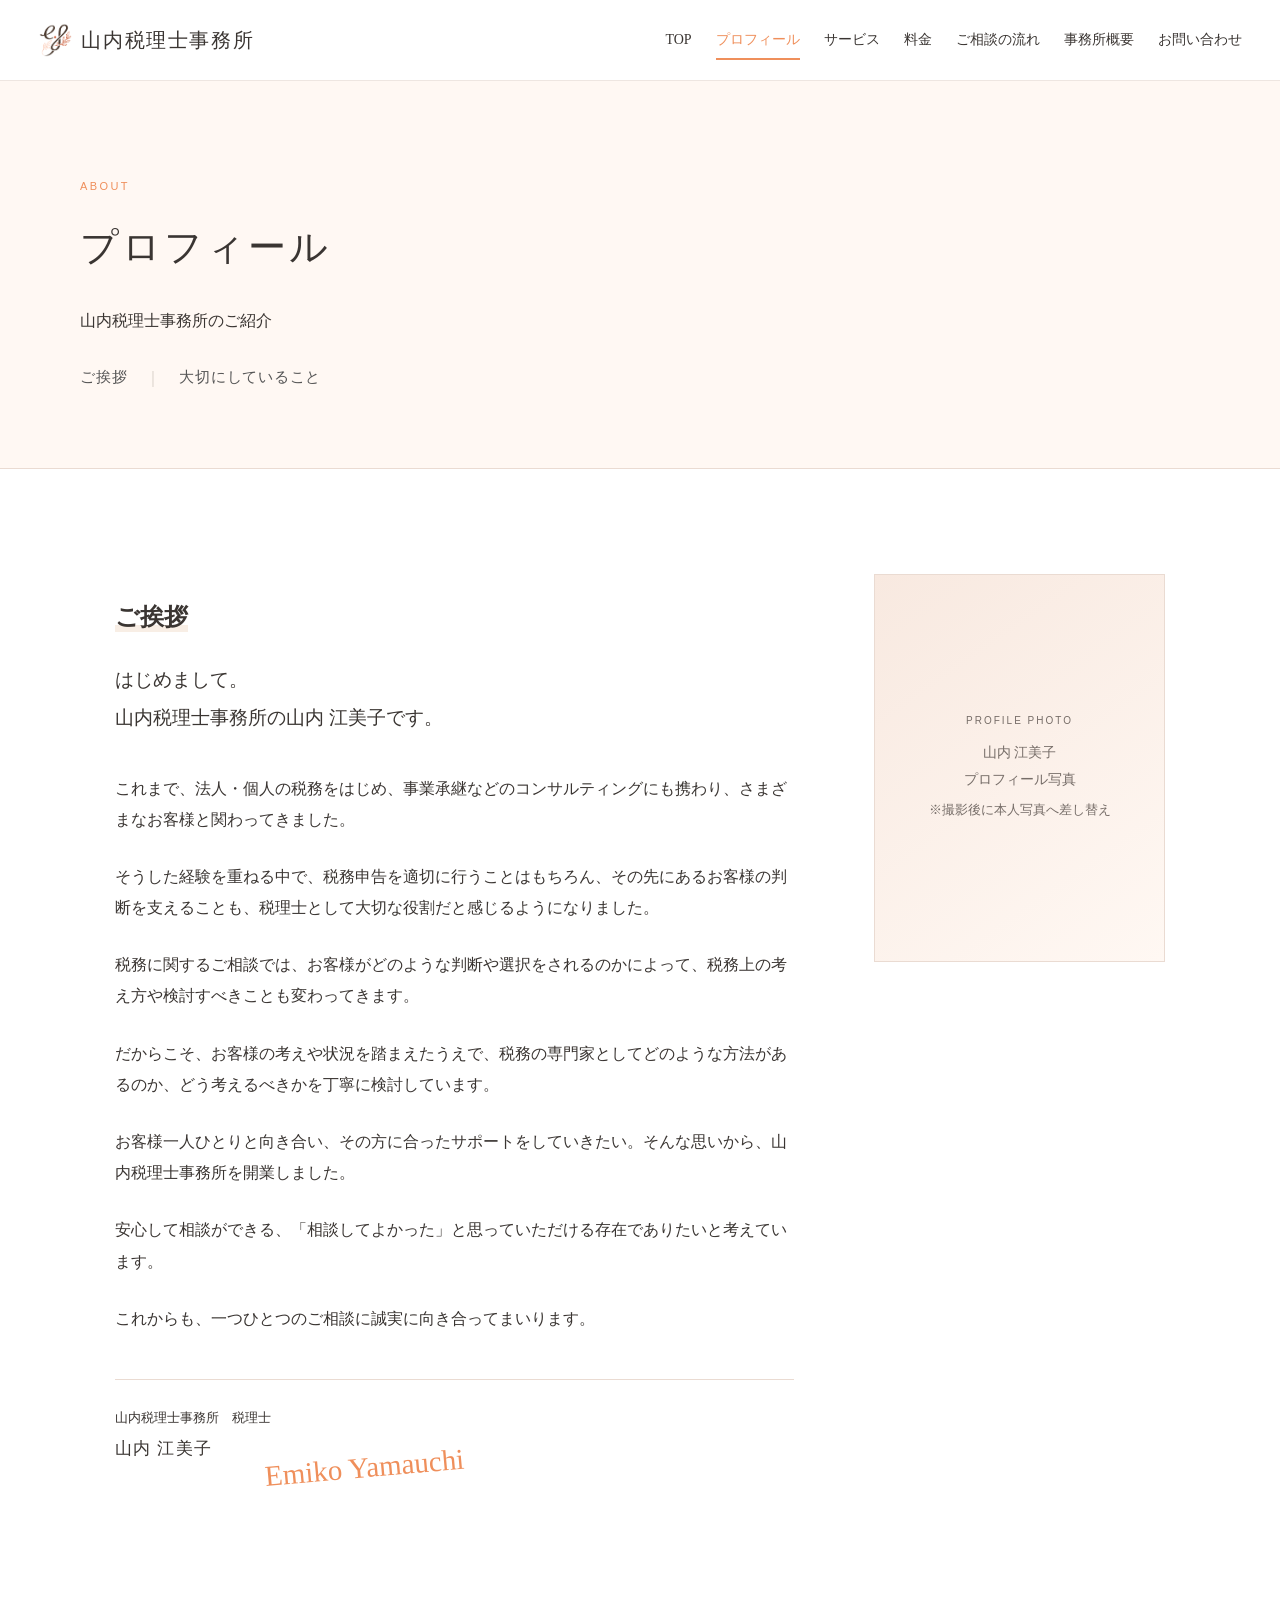
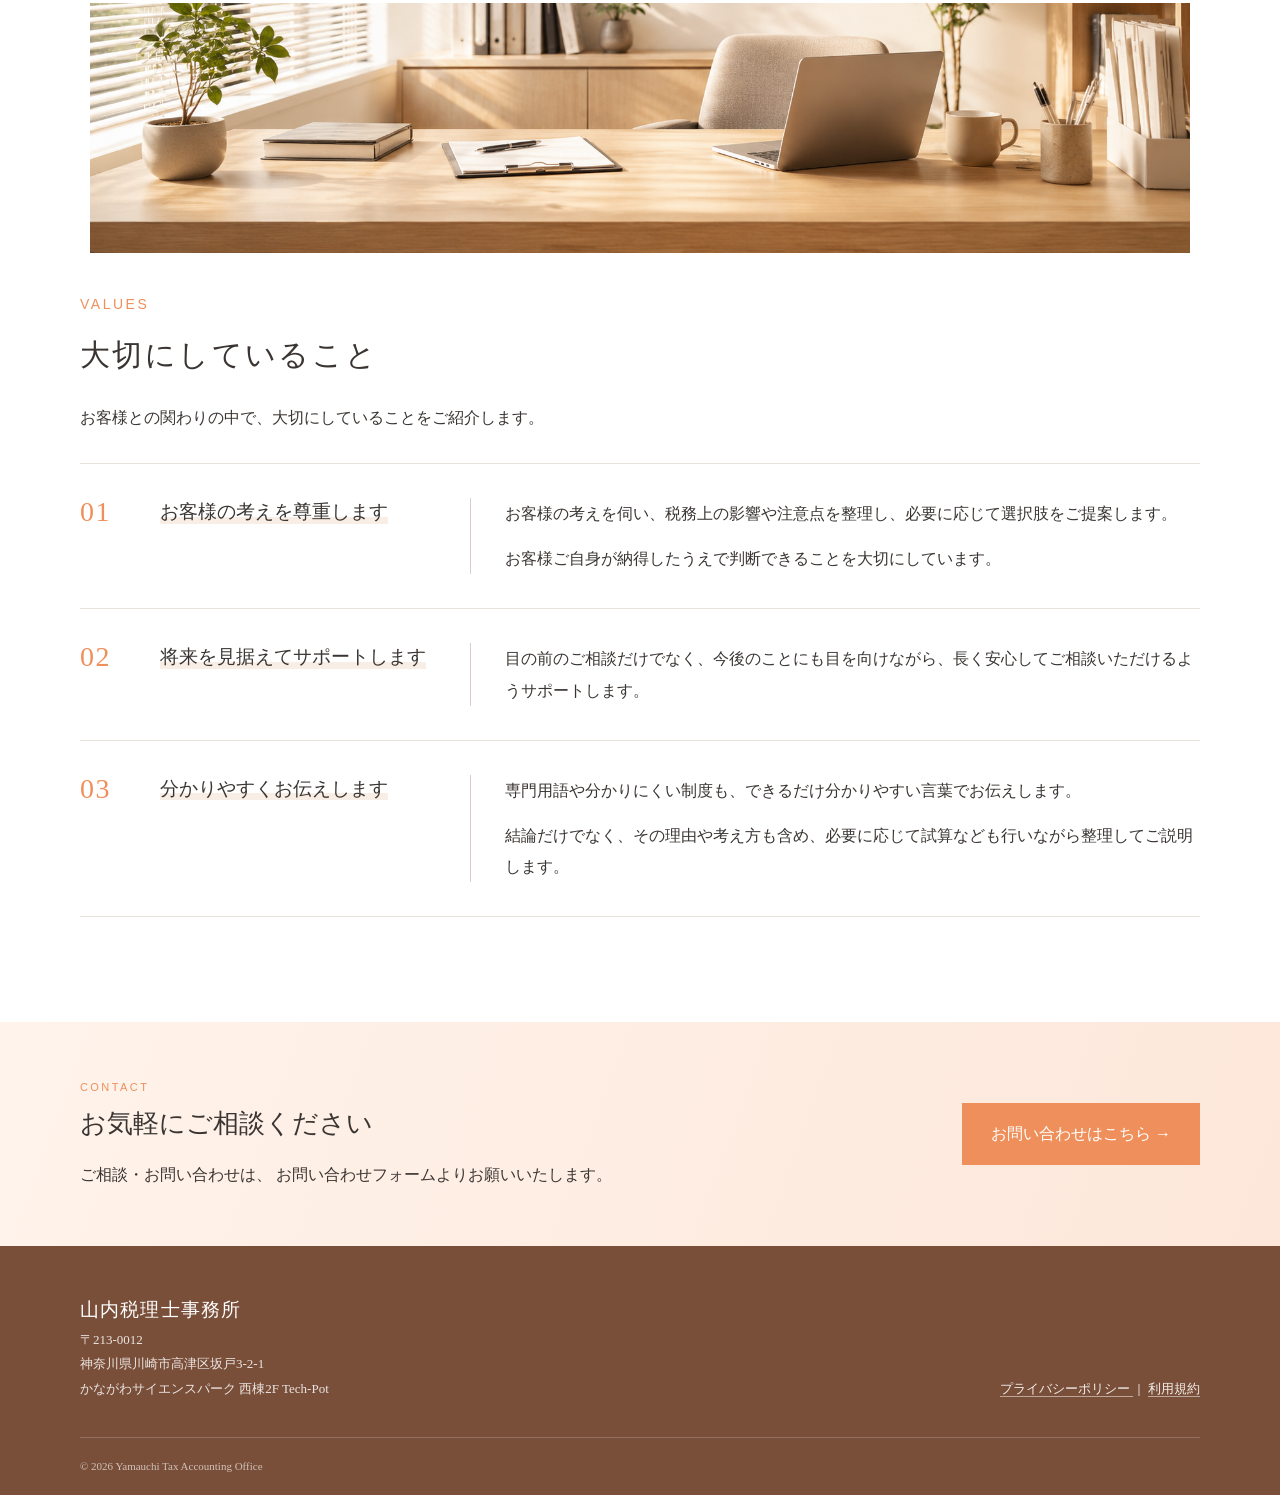
==== commit bb8d2a3a: "ファビコン変更、TOPアイコン追加" ====
--- a/about.html
+++ b/about.html
@@ -2,6 +2,16 @@
 <html lang="ja">
 
 <head>
+<!-- Google tag (gtag.js) -->
+<script async src="https://www.googletagmanager.com/gtag/js?id=G-VN6SNPW13R"></script>
+<script>
+  window.dataLayer = window.dataLayer || [];
+  function gtag(){dataLayer.push(arguments);}
+  gtag('js', new Date());
+
+  gtag('config', 'G-VN6SNPW13R');
+</script>
+
   <meta charset="UTF-8">
   <meta name="viewport" content="width=device-width, initial-scale=1.0">
 
@@ -9,6 +19,7 @@
     content="山内税理士事務所のプロフィールと、仕事に対する考え方をご紹介します。">
 
   <title>プロフィール｜山内税理士事務所</title>
+  <link rel="canonical" href="https://tax-yamauchi.com/about.html">
 
 <link rel="icon" type="image/png" href="images/favicon.png">
 
@@ -181,9 +192,10 @@
 
     <div class="header-inner">
 
-      <a class="office-name" href="index.html">
-        山内税理士事務所
-      </a>
+    <a class="office-name" href="index.html">
+  <img src="images/logo.png" alt="">
+  <span>山内税理士事務所</span>
+</a>
 
       <nav class="nav">
 
--- a/style.css
+++ b/style.css
@@ -3661,3 +3661,16 @@
   margin-bottom: 0;
 }
 
+/* ヘッダーロゴ */
+.office-name {
+  display: flex;
+  align-items: center;
+  gap: 9px;
+}
+
+.office-name img {
+  width: 34px;
+  height: 34px;
+  object-fit: contain;
+  flex-shrink: 0;
+}
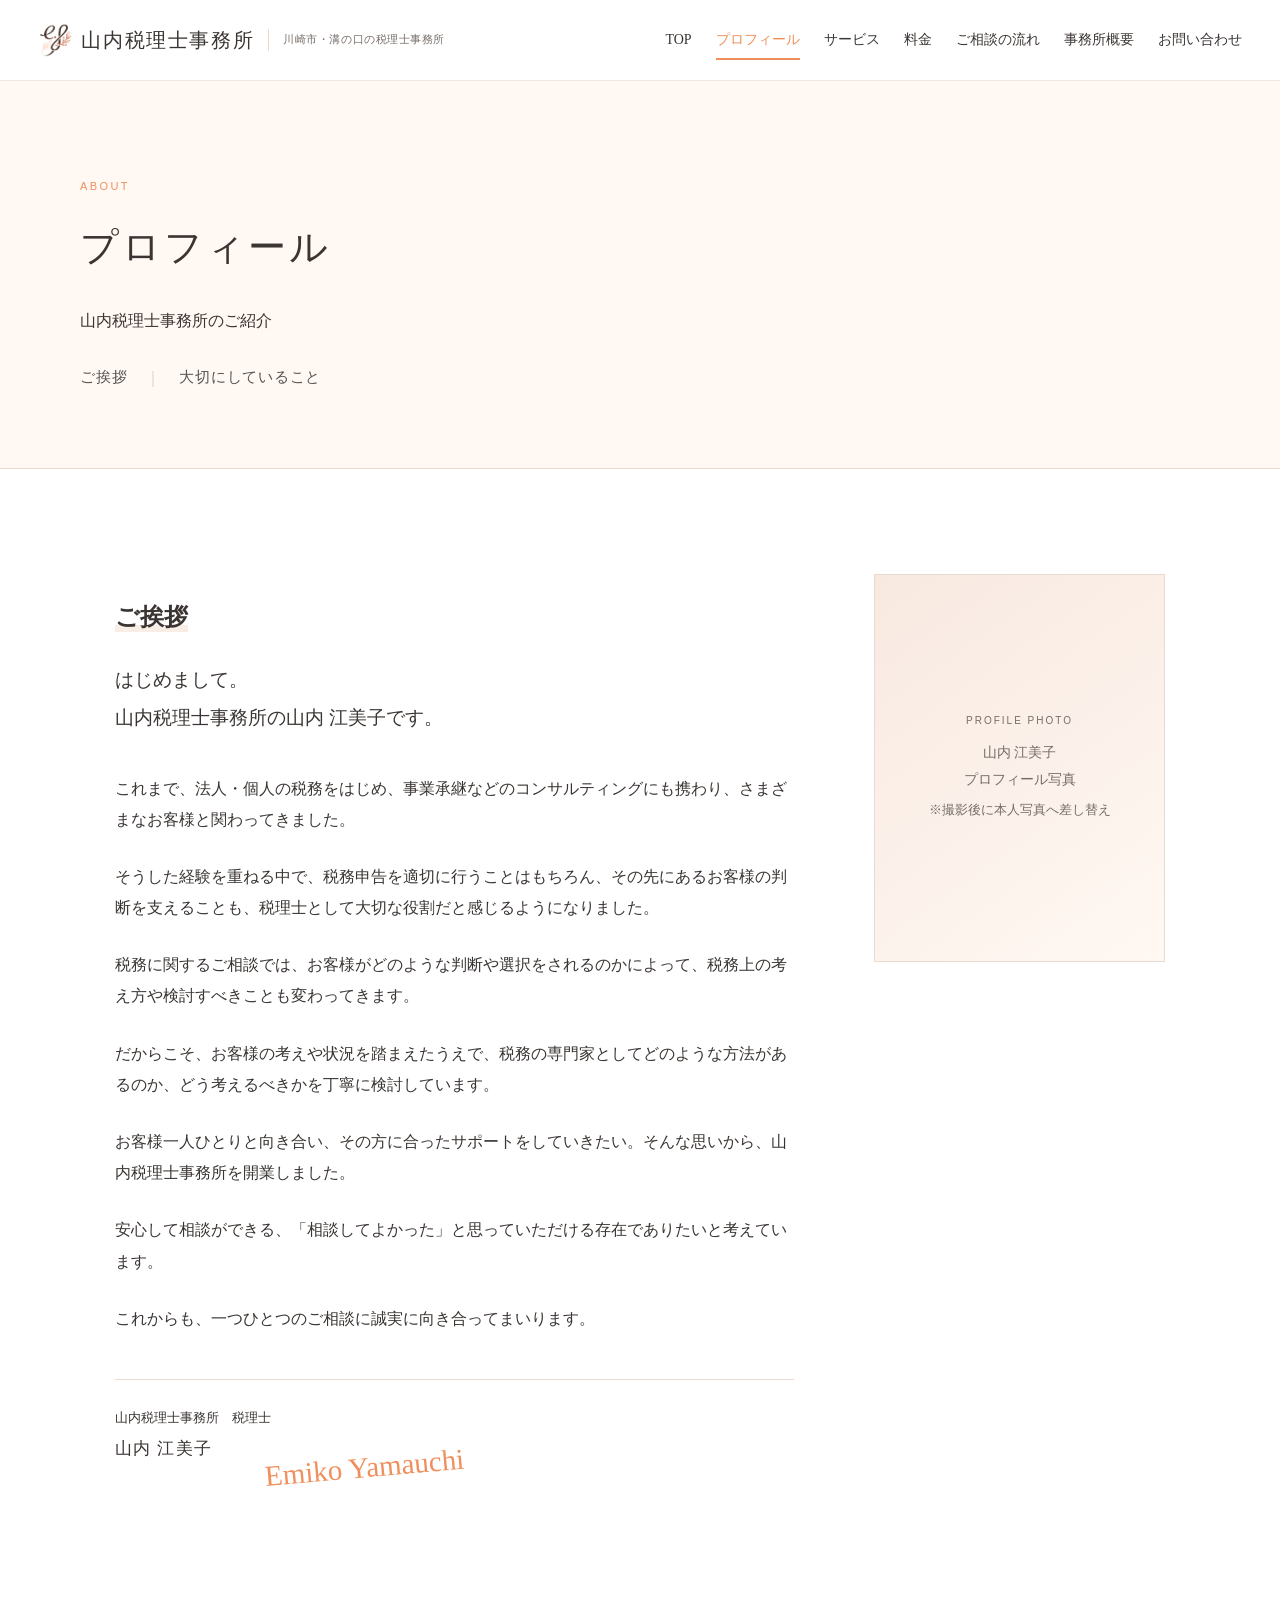
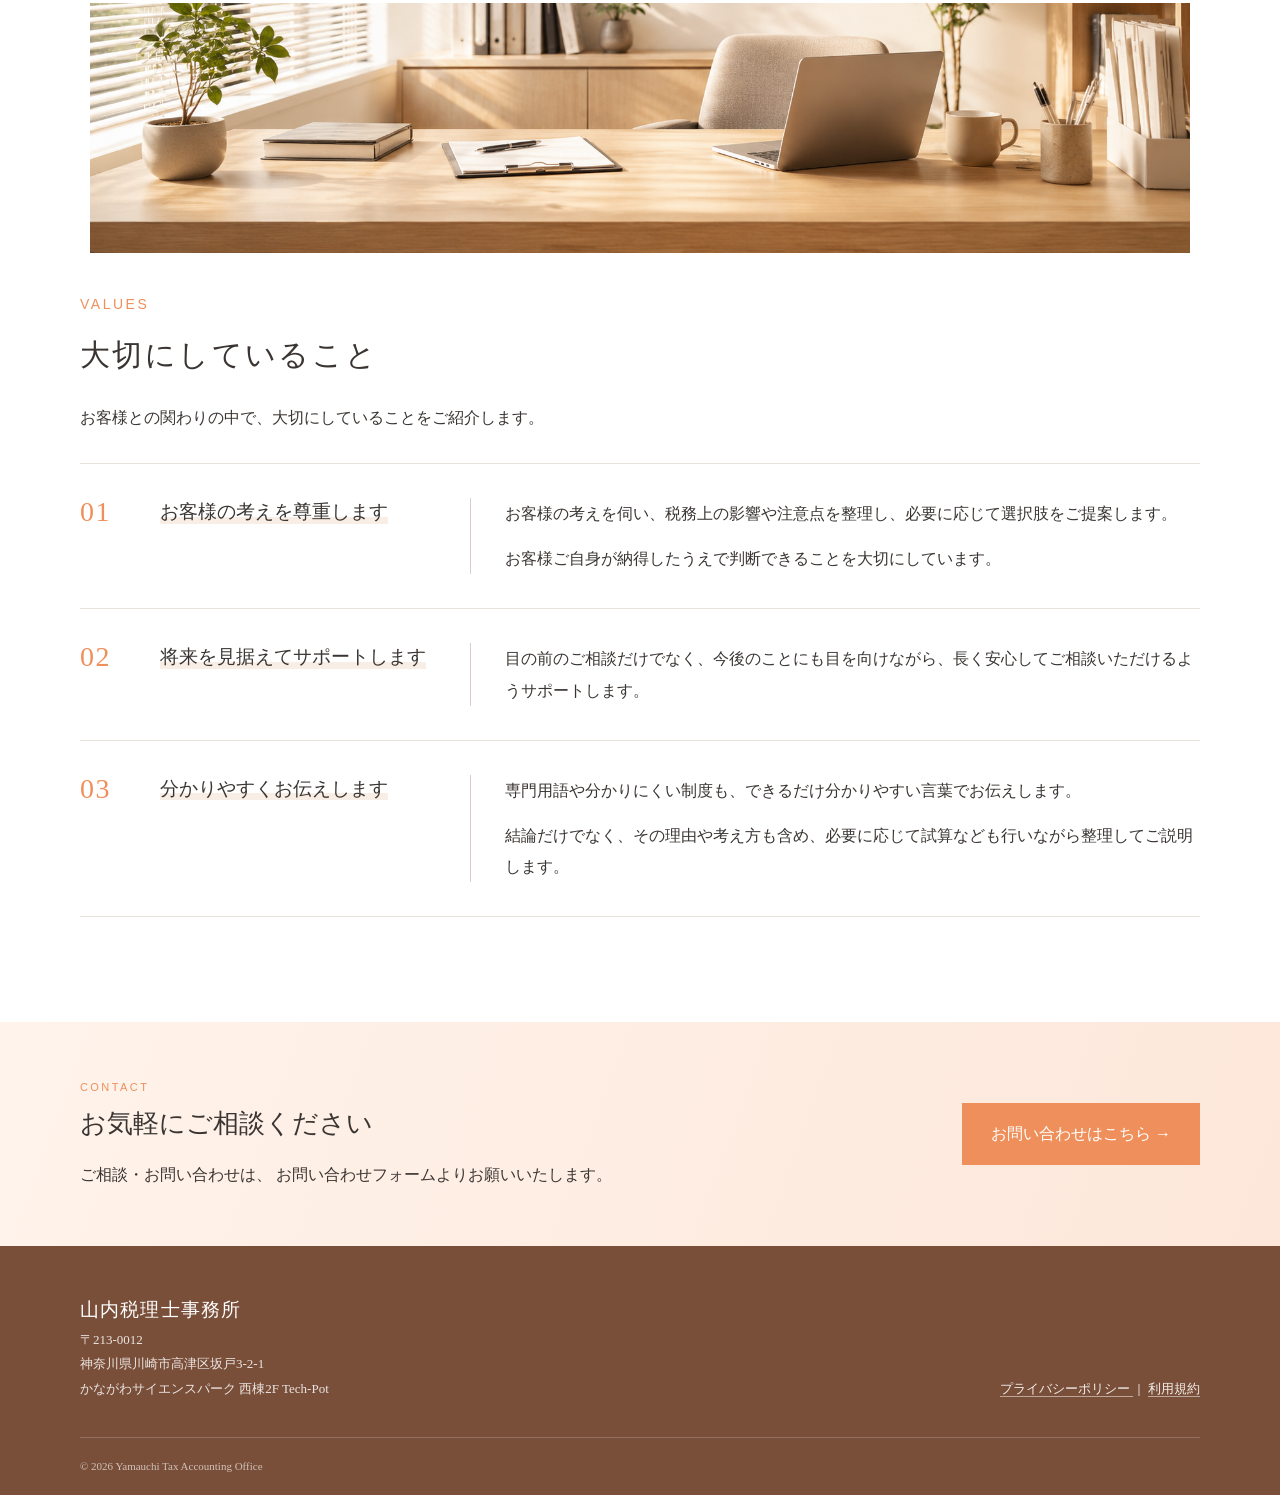
==== commit cb88740a: "TOP地域追加、ロゴ修正" ====
--- a/about.html
+++ b/about.html
@@ -192,10 +192,16 @@
 
     <div class="header-inner">
 
-    <a class="office-name" href="index.html">
-  <img src="images/logo.png" alt="">
-  <span>山内税理士事務所</span>
-</a>
+    <div class="office-brand">
+  <a class="office-name" href="index.html">
+    <img src="images/logo.png" alt="">
+    <span>山内税理士事務所</span>
+  </a>
+
+  <span class="office-area">
+    川崎市・溝の口の税理士事務所
+  </span>
+</div>
 
       <nav class="nav">
 
--- a/style.css
+++ b/style.css
@@ -3674,3 +3674,54 @@
   object-fit: contain;
   flex-shrink: 0;
 }
+
+/* =========================
+   ヘッダー 地域表示
+========================= */
+
+/* PC */
+.office-brand {
+  display: flex;
+  align-items: center;
+  gap: 14px;
+  white-space: nowrap;
+}
+
+.office-area {
+  padding-left: 14px;
+  border-left: 1px solid var(--border-color);
+  color: var(--sub-text-color);
+  font-size: 11px;
+  letter-spacing: 0.05em;
+}
+
+/* スマホ */
+@media (max-width: 850px) {
+
+  .office-brand {
+    display: block;
+  }
+
+  .office-area {
+    display: block;
+    margin-top: -16px;   /* ←今の見栄えを維持 */
+    padding-left: 70px;  /* ←今の見栄えを維持 */
+    border-left: none;
+    color: var(--sub-text-color);
+    font-size: 10px;
+    letter-spacing: 0.04em;
+    line-height: 1.5;
+  }
+
+  .office-area::before {
+    content: "― ";
+  }
+
+  .office-area::after {
+    content: " ―";
+  }
+
+  .nav {
+    margin-top: 12px;
+  }
+}
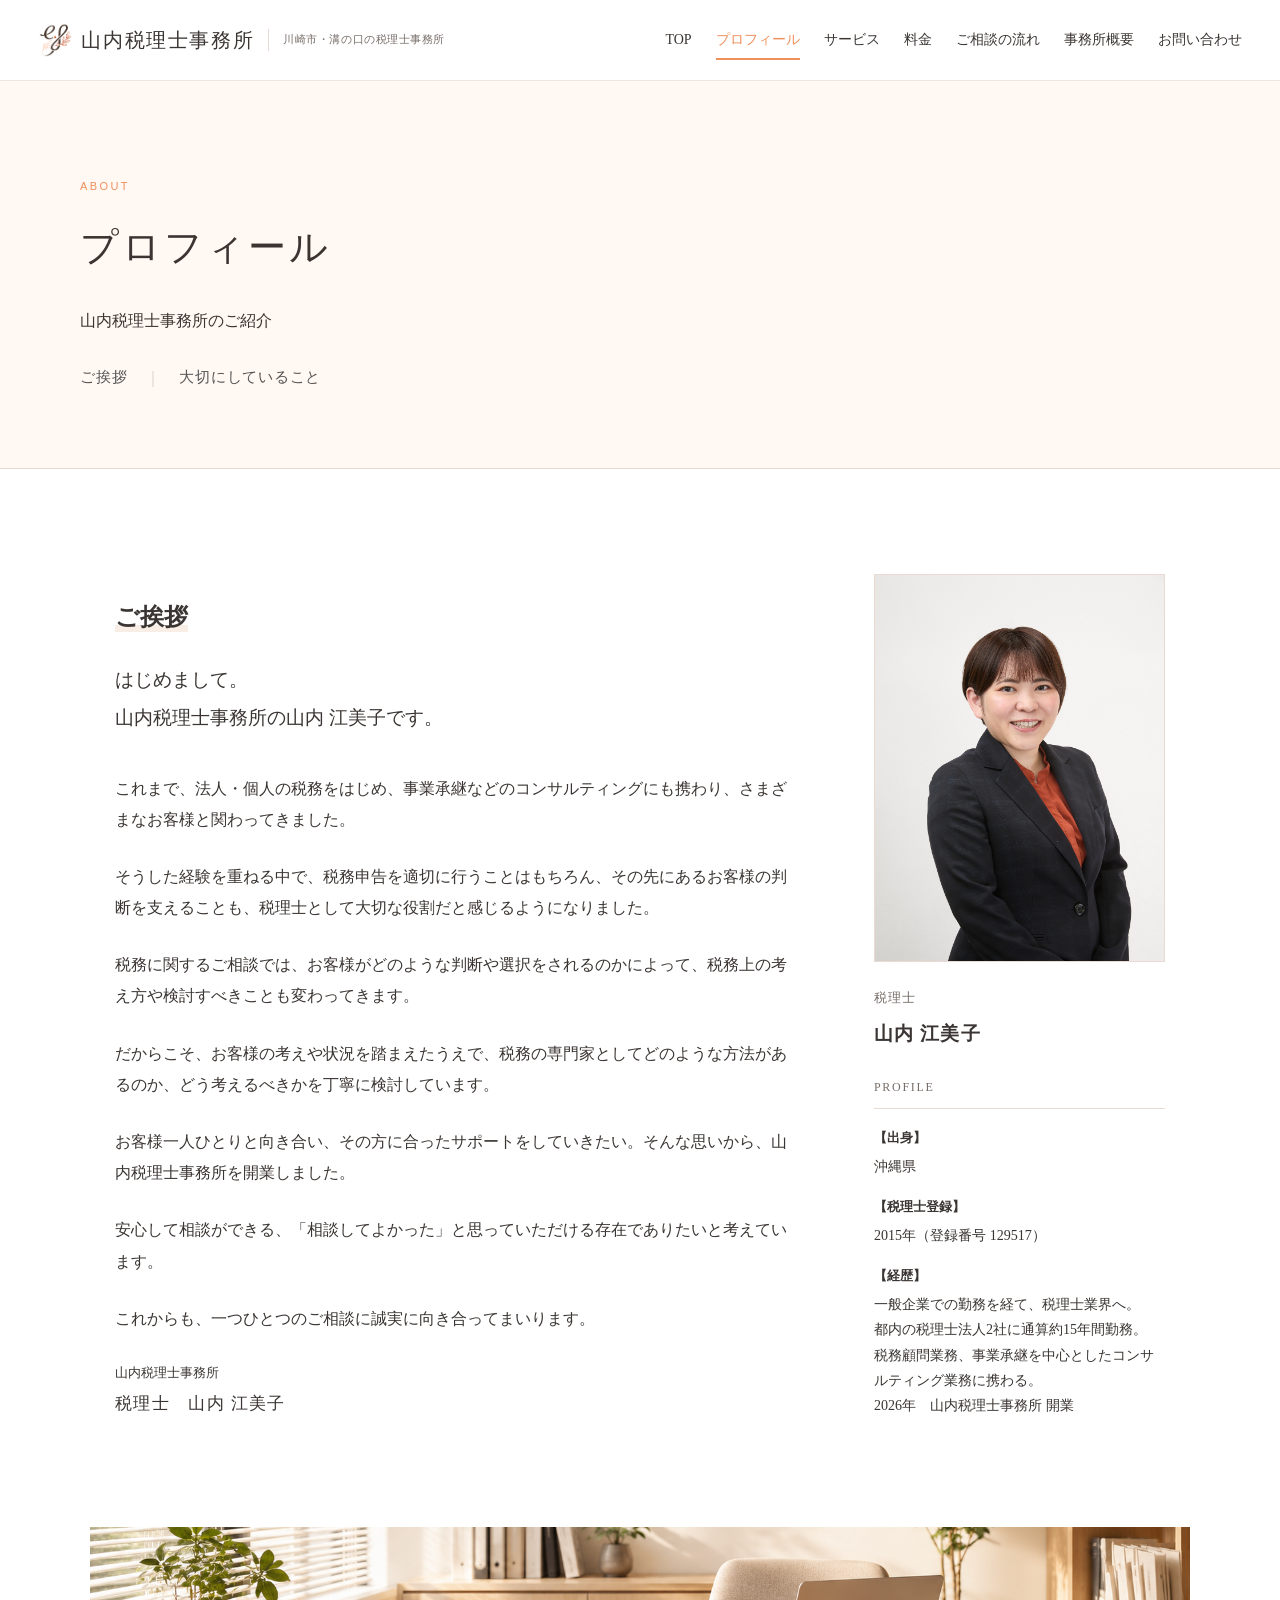
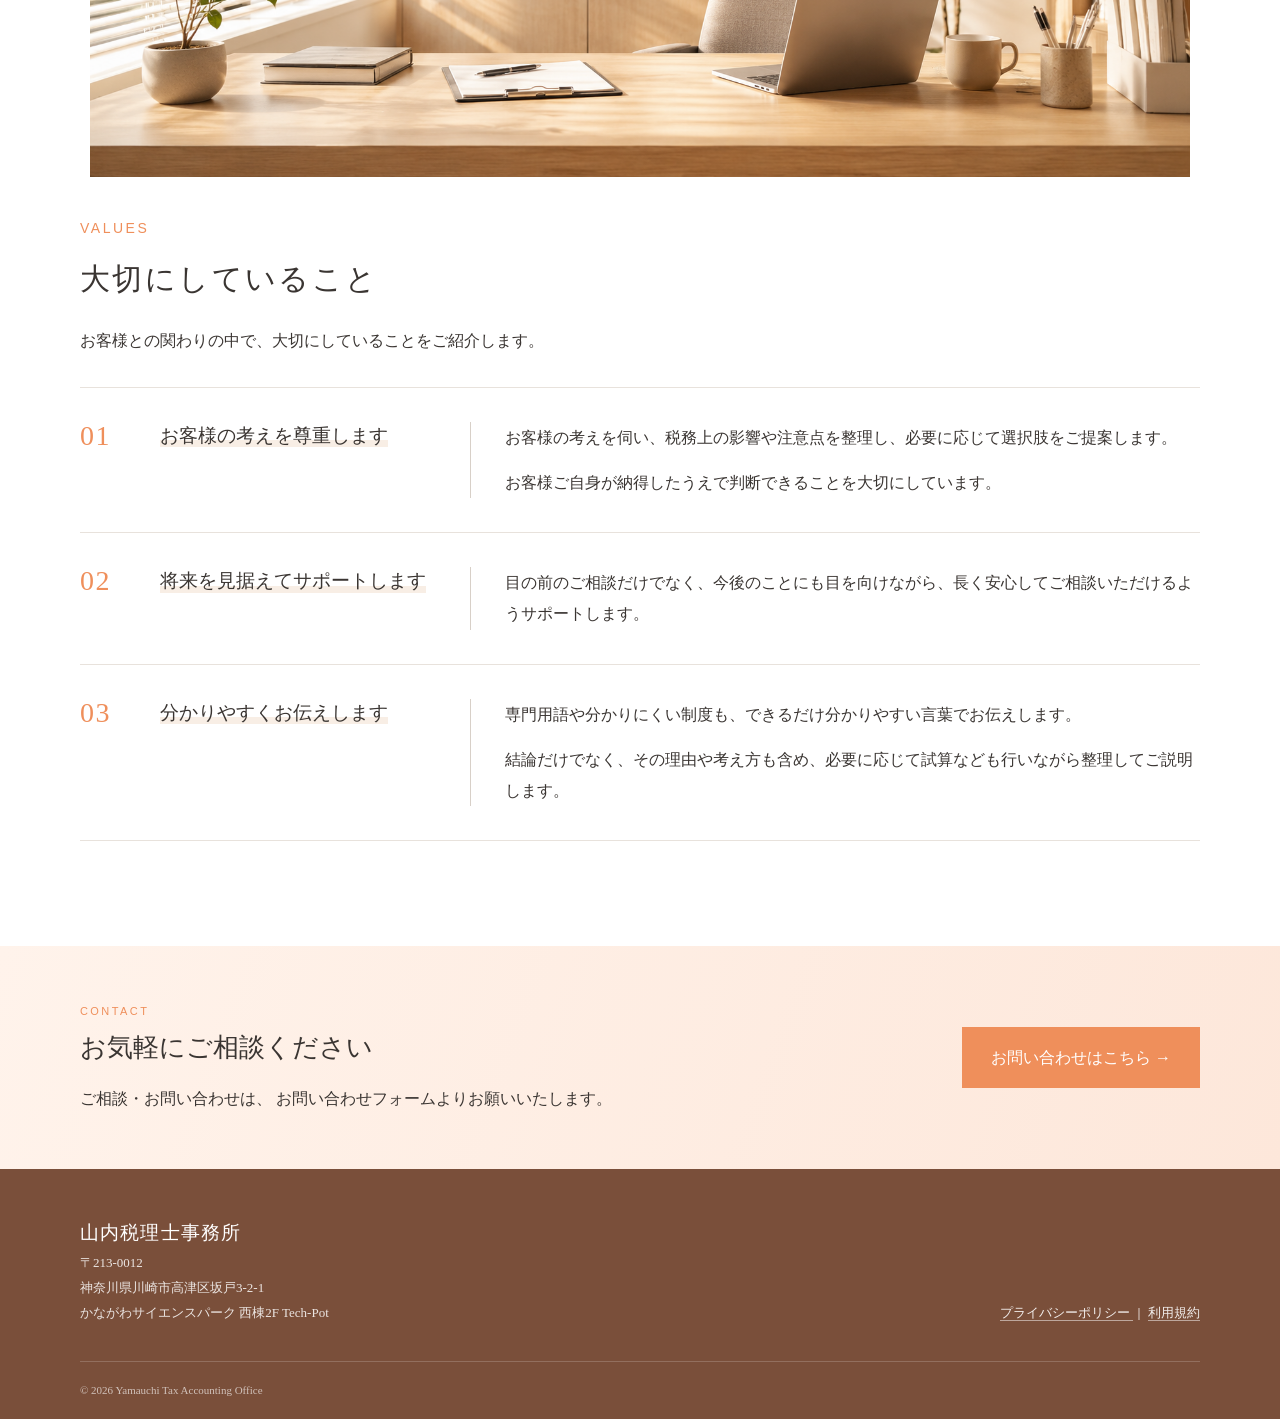
==== commit 132e69ee: "プロフィール更新(写真挿入、プロフ追加)" ====
--- a/about.html
+++ b/about.html
@@ -181,6 +181,15 @@
   }
 
 }
+
+/* ご挨拶 PC本文幅調整 */
+/* ご挨拶 最終行の短い改行を防ぐ */
+@media (min-width: 851px) {
+  .about-nowrap-fix {
+    text-wrap: pretty;
+  }
+}
+
 </style>
 </head>
 
@@ -308,7 +317,7 @@
             お客様一人ひとりと向き合い、その方に合ったサポートをしていきたい。そんな思いから、山内税理士事務所を開業しました。
           </p>
 
-          <p>
+          <p class="about-nowrap-fix">
             安心して相談ができる、「相談してよかった」と思っていただける存在でありたいと考えています。
           </p>
 
@@ -318,44 +327,52 @@
 
           <div class="about-signature">
             <p class="signature-office">
-              山内税理士事務所　税理士
+              山内税理士事務所
             </p>
             <p class="signature-name">
-              山内 江美子
+              税理士　山内 江美子
             </p>
-            <p class="signature-handwritten">
-              Emiko Yamauchi
-            </p>
+           
           </div>
 
         </div>
 
 
         <!-- 右側：本人写真 -->
-        <div class="about-photo-area">
-
-          <div class="profile-photo-placeholder">
-
-            <div>
-
-              <span>
-                PROFILE PHOTO
-              </span>
-
-              <p>
-                山内 江美子<br>
-                プロフィール写真
-              </p>
-
-              <small>
-                ※撮影後に本人写真へ差し替え
-              </small>
-
-            </div>
-
-          </div>
-
-        </div>
+       <div class="about-photo-area">
+
+  <div class="profile-photo-placeholder">
+    <img
+      src="images/profile.jpg"
+      alt="山内税理士事務所 税理士 山内江美子">
+  </div>
+
+  <div class="profile-summary">
+    <p class="profile-name">
+      <span>税理士</span>
+      山内 江美子
+    </p>
+
+    <p class="profile-label">PROFILE</p>
+
+    <dl class="profile-data">
+      <dt>【出身】</dt>
+      <dd>沖縄県</dd>
+
+      <dt>【税理士登録】</dt>
+      <dd>2015年（登録番号 129517）</dd>
+
+      <dt>【経歴】</dt>
+      <dd>
+        一般企業での勤務を経て、税理士業界へ。<br>
+        都内の税理士法人2社に通算約15年間勤務。<br>
+        税務顧問業務、事業承継を中心としたコンサルティング業務に携わる。<br>
+        2026年　山内税理士事務所 開業
+      </dd>
+    </dl>
+  </div>
+
+</div>
 
 
       </div>
--- a/style.css
+++ b/style.css
@@ -3724,4 +3724,74 @@
   .nav {
     margin-top: 12px;
   }
-}+}
+
+/* プロフィール本番写真 */
+.about-photo-area .profile-photo-placeholder {
+  overflow: hidden;
+}
+
+.about-photo-area .profile-photo-placeholder img {
+  width: 100%;
+  height: 100%;
+  display: block;
+  object-fit: cover;
+  object-position: center top;
+}
+
+/* =========================
+   プロフィール概要
+========================= */
+
+.profile-summary {
+  margin-top: 24px;
+  color: var(--text-color);
+}
+
+.profile-name {
+  margin: 0 0 24px;
+  font-size: 1.2rem;
+  font-weight: 600;
+  letter-spacing: 0.06em;
+}
+
+.profile-name span {
+  display: block;
+  margin-bottom: 4px;
+  color: var(--sub-text-color);
+  font-size: 0.8rem;
+  font-weight: 400;
+}
+
+.profile-label {
+  margin: 0 0 16px;
+  padding-bottom: 8px;
+  border-bottom: 1px solid var(--border-color);
+  color: var(--sub-text-color);
+  font-size: 0.75rem;
+  letter-spacing: 0.14em;
+}
+
+.profile-data {
+  margin: 0;
+}
+
+.profile-data dt {
+  margin-top: 14px;
+  font-size: 0.82rem;
+  font-weight: 600;
+}
+
+.profile-data dd {
+  margin: 4px 0 0;
+  font-size: 0.88rem;
+  line-height: 1.8;
+}
+
+/* ご挨拶 署名部分 */
+.about-signature {
+  margin-top: 24px;
+  padding-top: 0;
+  border-top: none;
+}
+
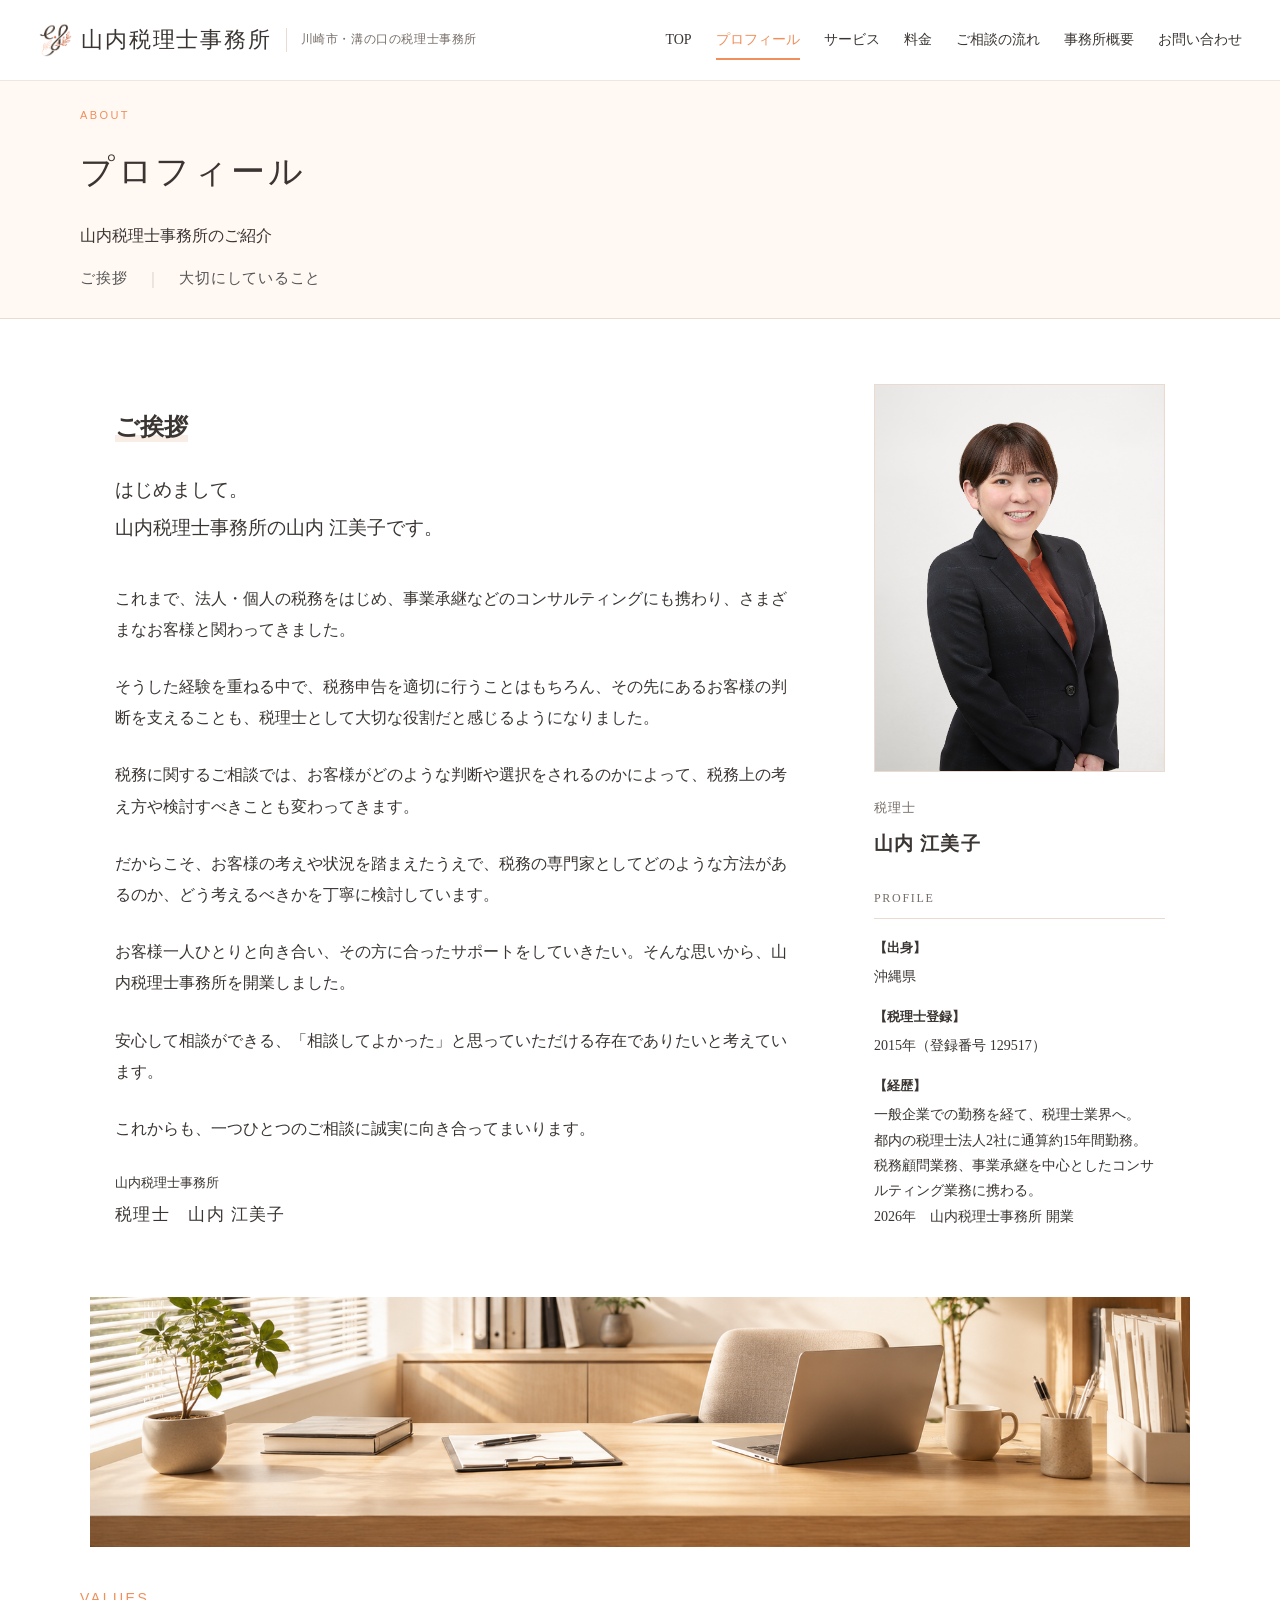
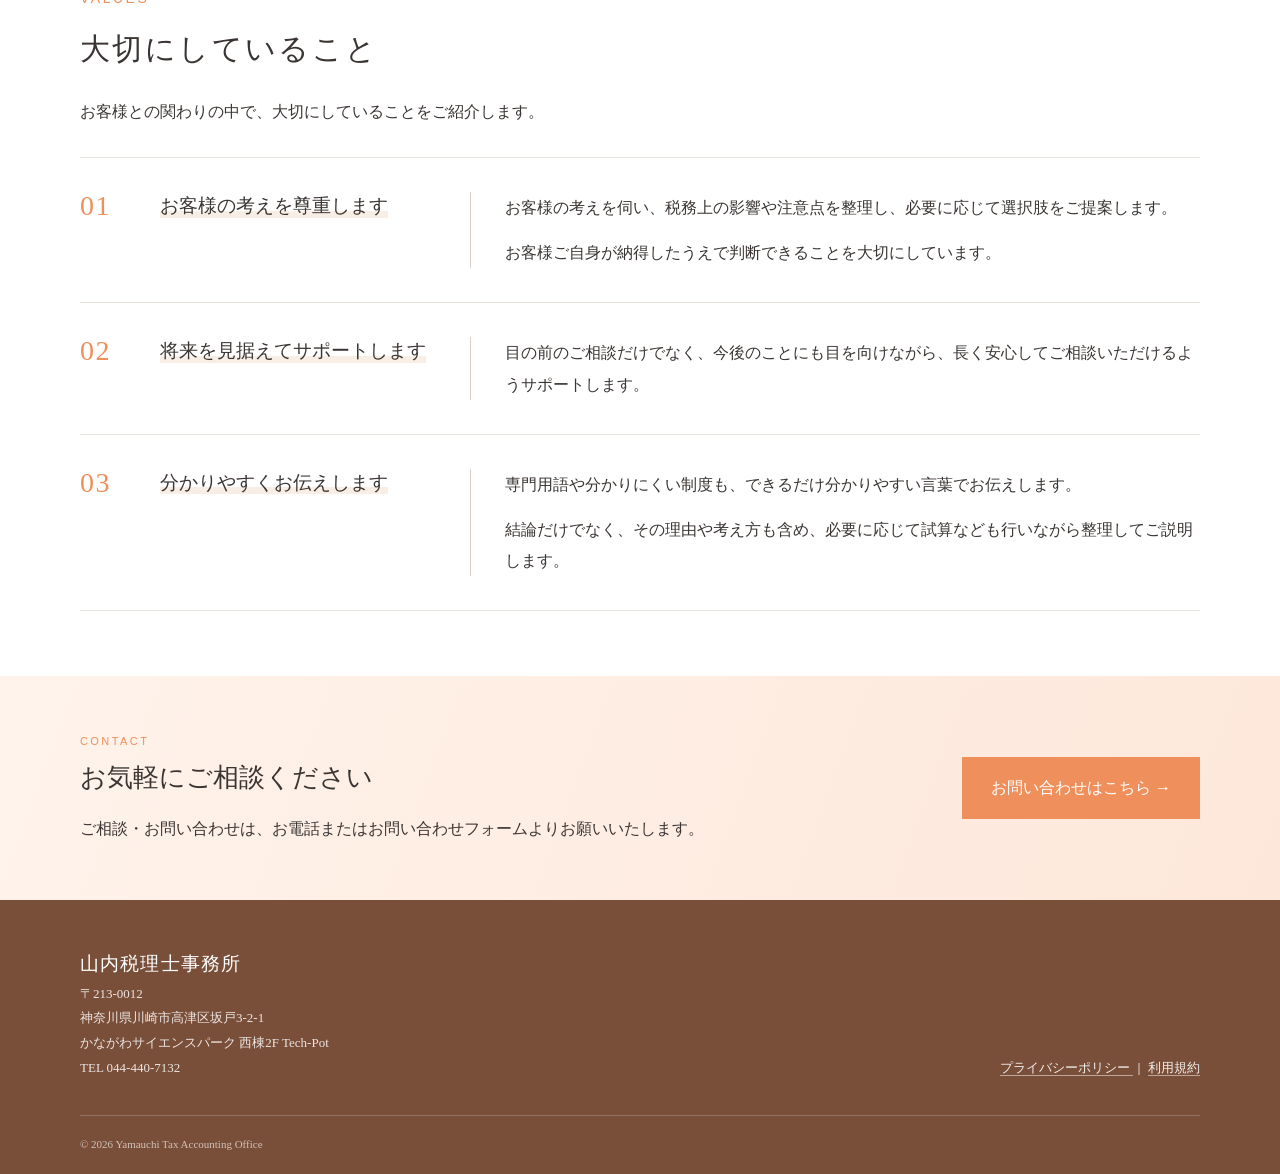
==== commit f41fc643: "帯修正などの調整" ====
--- a/about.html
+++ b/about.html
@@ -23,7 +23,7 @@
 
 <link rel="icon" type="image/png" href="images/favicon.png">
 
-  <link rel="stylesheet" href="style.css">
+  <link rel="stylesheet" href="style.css?v=3">
 <style>
   /* V7 TEMP：最終調整後にstyle.cssへ統合 */
 
@@ -190,6 +190,17 @@
   }
 }
 
+/* プロフィール帯 高さ調整 */
+@media (min-width: 851px) {
+  .page-hero {
+    padding: 24px 0;
+  }
+
+  .v6-about-nav {
+    margin-top: 12px;
+  }
+}
+
 </style>
 </head>
 
@@ -494,8 +505,7 @@
           </h2>
 
           <p>
-            ご相談・お問い合わせは、
-            お問い合わせフォームよりお願いいたします。
+            ご相談・お問い合わせは、お電話またはお問い合わせフォームよりお願いいたします。
           </p>
 
         </div>
@@ -525,11 +535,12 @@
         山内税理士事務所
       </p>
 
-      <p class="footer-address">
-        〒213-0012<br>
-        神奈川県川崎市高津区坂戸3-2-1<br>
-        かながわサイエンスパーク 西棟2F Tech-Pot
-      </p>
+     <p class="footer-address">
+  〒213-0012<br>
+  神奈川県川崎市高津区坂戸3-2-1<br>
+  かながわサイエンスパーク 西棟2F Tech-Pot<br>
+  TEL <a href="tel:0444407132">044-440-7132</a>
+</p>
 
     </div>
 
--- a/style.css
+++ b/style.css
@@ -132,7 +132,7 @@
 
 .office-name {
 
-  font-size: 20px;
+  font-size: 22px;
 
   letter-spacing: 0.08em;
 
@@ -359,7 +359,7 @@
 
 .section {
 
-  padding: 105px 0;
+  padding: 65px 0;
 
 }
 
@@ -789,7 +789,7 @@
 
   .section {
 
-    padding: 75px 0;
+    padding: 50px 0;
 
   }
 
@@ -889,13 +889,13 @@
 ========================================= */
 
 .page-hero {
-  padding: 95px 0 75px;
+  padding: 40px 0;
   background: var(--sub-background);
 }
 
 .page-hero h1 {
-  margin: 0 0 20px;
-  font-size: 38px;
+  margin: 0 0 14px;
+  font-size: 34px;
   font-weight: 500;
   letter-spacing: 0.08em;
 }
@@ -905,7 +905,6 @@
   margin-bottom: 0;
   font-size: 16px;
 }
-
 
 /* =========================================
    サービスページ
@@ -976,11 +975,11 @@
 @media (max-width: 850px) {
 
   .page-hero {
-    padding: 65px 0 55px;
+    padding: 32px 0;
   }
 
   .page-hero h1 {
-    font-size: 30px;
+    font-size: 28px;
   }
 
   .service-detail-grid {
@@ -1529,10 +1528,10 @@
   letter-spacing: 0.05em;
 }
 
-.contact-form-area {
-  padding: 45px;
-  background: var(--sub-background);
-  border-top: 3px solid var(--main-color);
+..contact-form-area {
+  padding: 0;
+  background: transparent;
+  border-top: none;
 }
 
 .contact-form-label {
@@ -1543,7 +1542,8 @@
   letter-spacing: 0.2em;
 }
 
-.contact-form-area h3 {
+.contact-form-area h3,
+.contact-phone-area h3 {
   margin: 0 0 20px;
   font-size: 23px;
   font-weight: 500;
@@ -1580,10 +1580,6 @@
 
 
 @media (max-width: 850px) {
-
-  .contact-form-area {
-    padding: 30px 22px;
-  }
 
   .contact-message h2 {
     font-size: 24px;
@@ -2630,7 +2626,7 @@
 ========================================= */
 
 .v4-hero {
-  min-height: 570px;
+  height: 350px;
 
   display: grid;
   grid-template-columns: 0.82fr 1.18fr;
@@ -2646,8 +2642,8 @@
 
 .v4-hero-message {
   padding:
-    85px 35px
-    85px max(5vw, 55px);
+    35px 35px
+    35px max(5vw, 55px);
 
   display: flex;
   flex-direction: column;
@@ -2680,7 +2676,7 @@
 
 
 .v4-hero-photo {
-  min-height: 570px;
+  height: 350px;
 
   overflow: hidden;
 }
@@ -3016,29 +3012,33 @@
 
   .v4-hero {
     grid-template-columns: 1fr;
-  }
-
+    height: auto;
+  }
 
   .v4-hero-message {
     padding:
-      60px 7%
-      50px;
-  }
-
-
-  .v4-hero-message h1 {
+      24px 7%
+      18px;
+  }
+
+
+   .v4-hero-message h1 {
+    margin-bottom: 20px;
     white-space: normal;
   }
 
+.v4-hero-text {
+  margin-bottom: 0;
+}
+
 
   .v4-hero-photo {
-    min-height: 330px;
+    min-height: 180px;
   }
 
 
   .v4-about-grid {
     grid-template-columns: 1fr;
-
     gap: 45px;
   }
 
@@ -3691,7 +3691,7 @@
   padding-left: 14px;
   border-left: 1px solid var(--border-color);
   color: var(--sub-text-color);
-  font-size: 11px;
+  font-size: 12px;
   letter-spacing: 0.05em;
 }
 
@@ -3708,7 +3708,7 @@
     padding-left: 70px;  /* ←今の見栄えを維持 */
     border-left: none;
     color: var(--sub-text-color);
-    font-size: 10px;
+    font-size: 11px;
     letter-spacing: 0.04em;
     line-height: 1.5;
   }
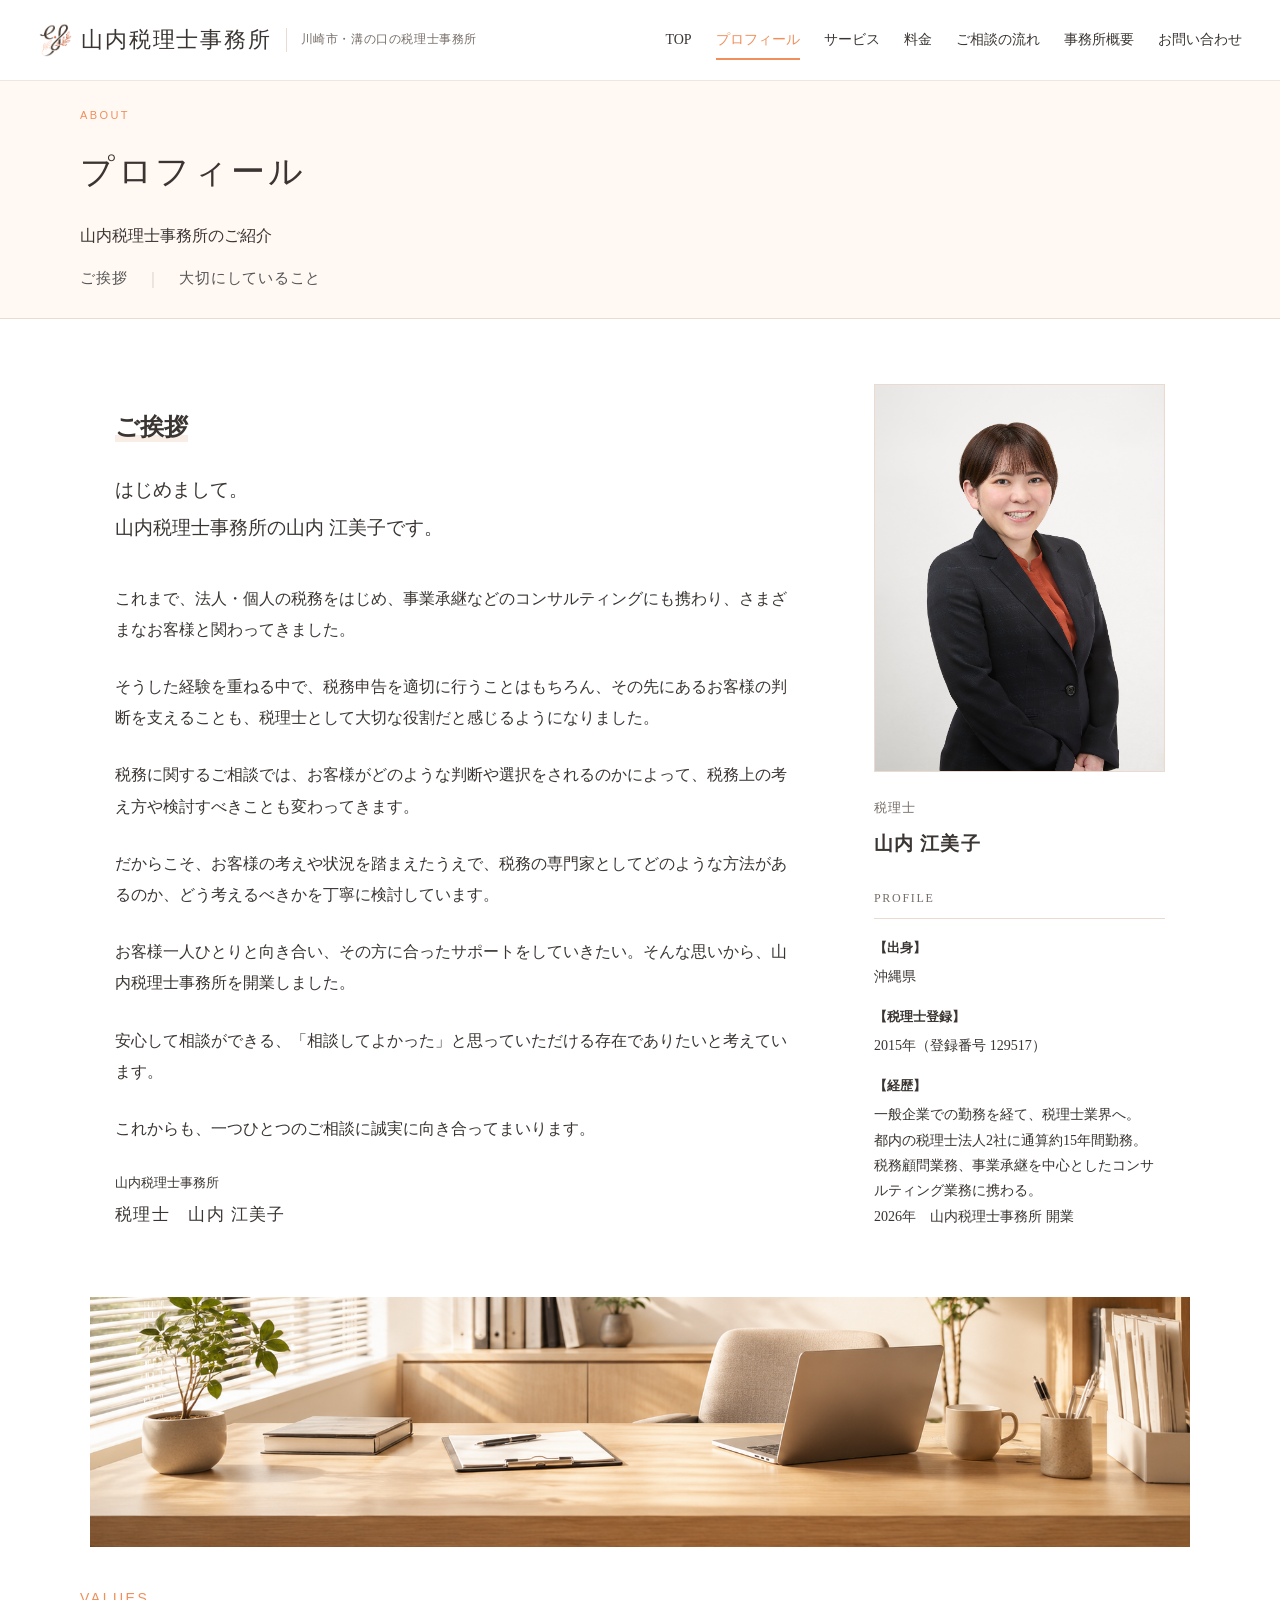
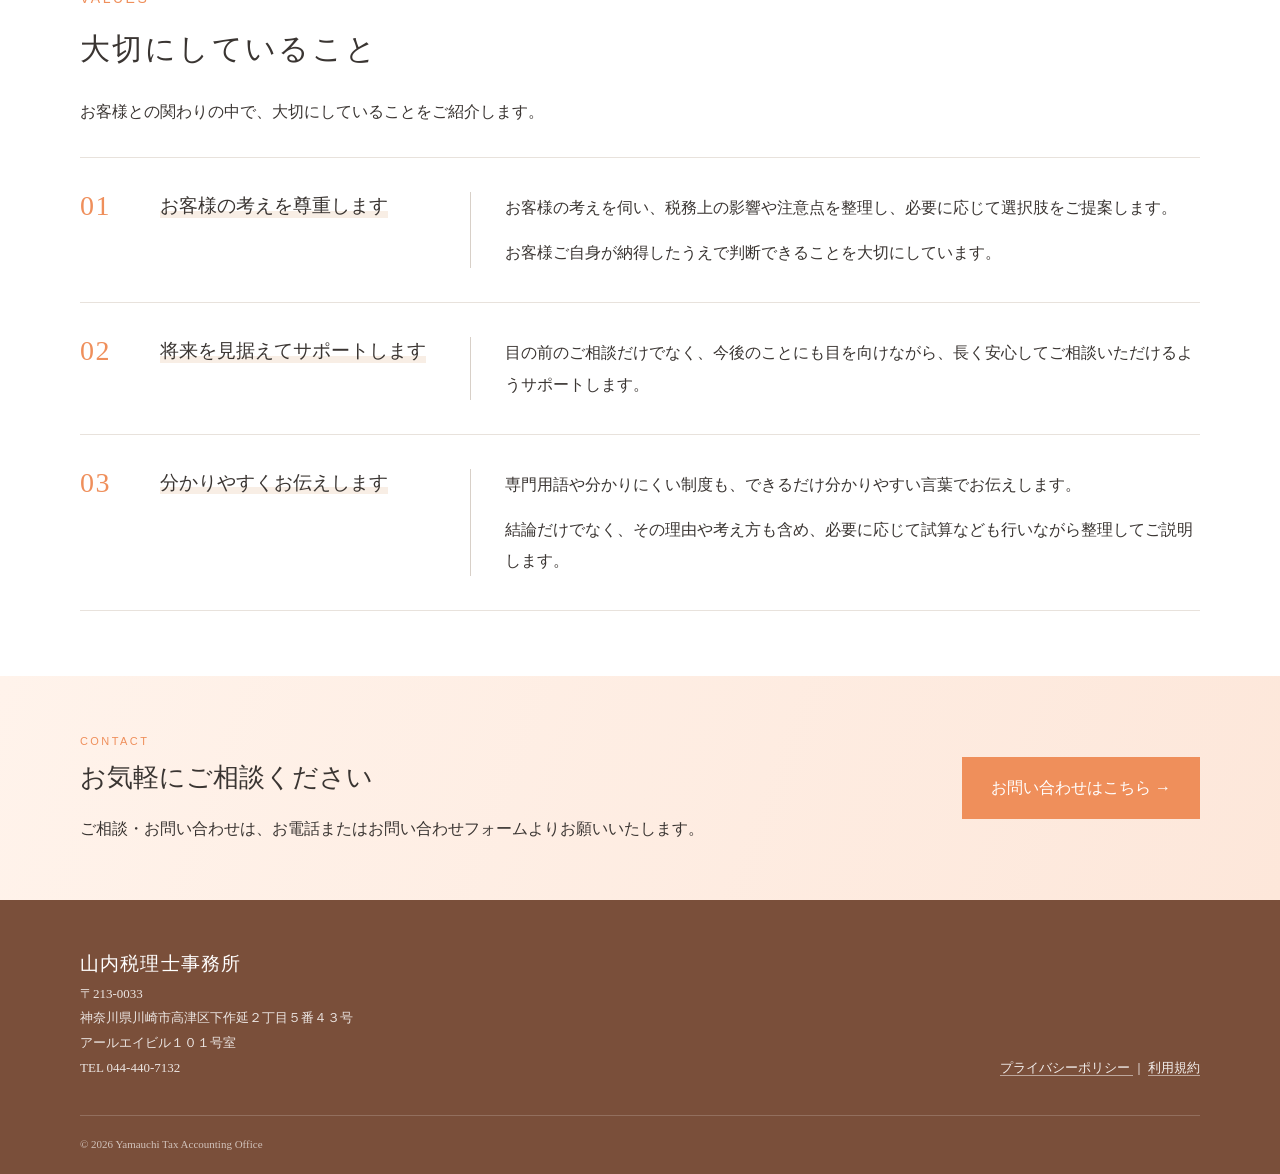
==== commit 13c19670: "事務所住所変更" ====
--- a/about.html
+++ b/about.html
@@ -535,10 +535,10 @@
         山内税理士事務所
       </p>
 
-     <p class="footer-address">
-  〒213-0012<br>
-  神奈川県川崎市高津区坂戸3-2-1<br>
-  かながわサイエンスパーク 西棟2F Tech-Pot<br>
+    <p class="footer-address">
+  〒213-0033<br>
+  神奈川県川崎市高津区下作延２丁目５番４３号<br>
+  アールエイビル１０１号室<br>
   TEL <a href="tel:0444407132">044-440-7132</a>
 </p>
 
--- a/style.css
+++ b/style.css
@@ -3795,3 +3795,47 @@
   border-top: none;
 }
 
+.contact-guide-card {
+  margin-bottom: 56px;
+  padding: 24px 26px;
+  background: #faf8f5;
+  border: none;
+  border-radius: 10px;
+}
+
+.contact-guide-card p {
+  margin: 0 0 14px;
+  line-height: 1.9;
+}
+
+.contact-guide-card p:last-child {
+  margin-bottom: 0;
+}
+
+.contact-phone-area {
+  margin-top: 56px;
+}
+
+/* 事務所概要：アクセス案内を1列に変更 */
+.office-access-section .access-card-grid {
+  grid-template-columns: 1fr;
+}
+
+.office-access-section .access-card {
+  min-height: auto;
+}
+
+.office-address-line {
+  white-space: nowrap;
+}
+
+/* アクセス案内 PCは2列、スマホは1列 */
+.office-access-section .access-card-grid {
+  grid-template-columns: repeat(2, minmax(0, 1fr));
+}
+
+@media (max-width: 850px) {
+  .office-access-section .access-card-grid {
+    grid-template-columns: 1fr;
+  }
+}
